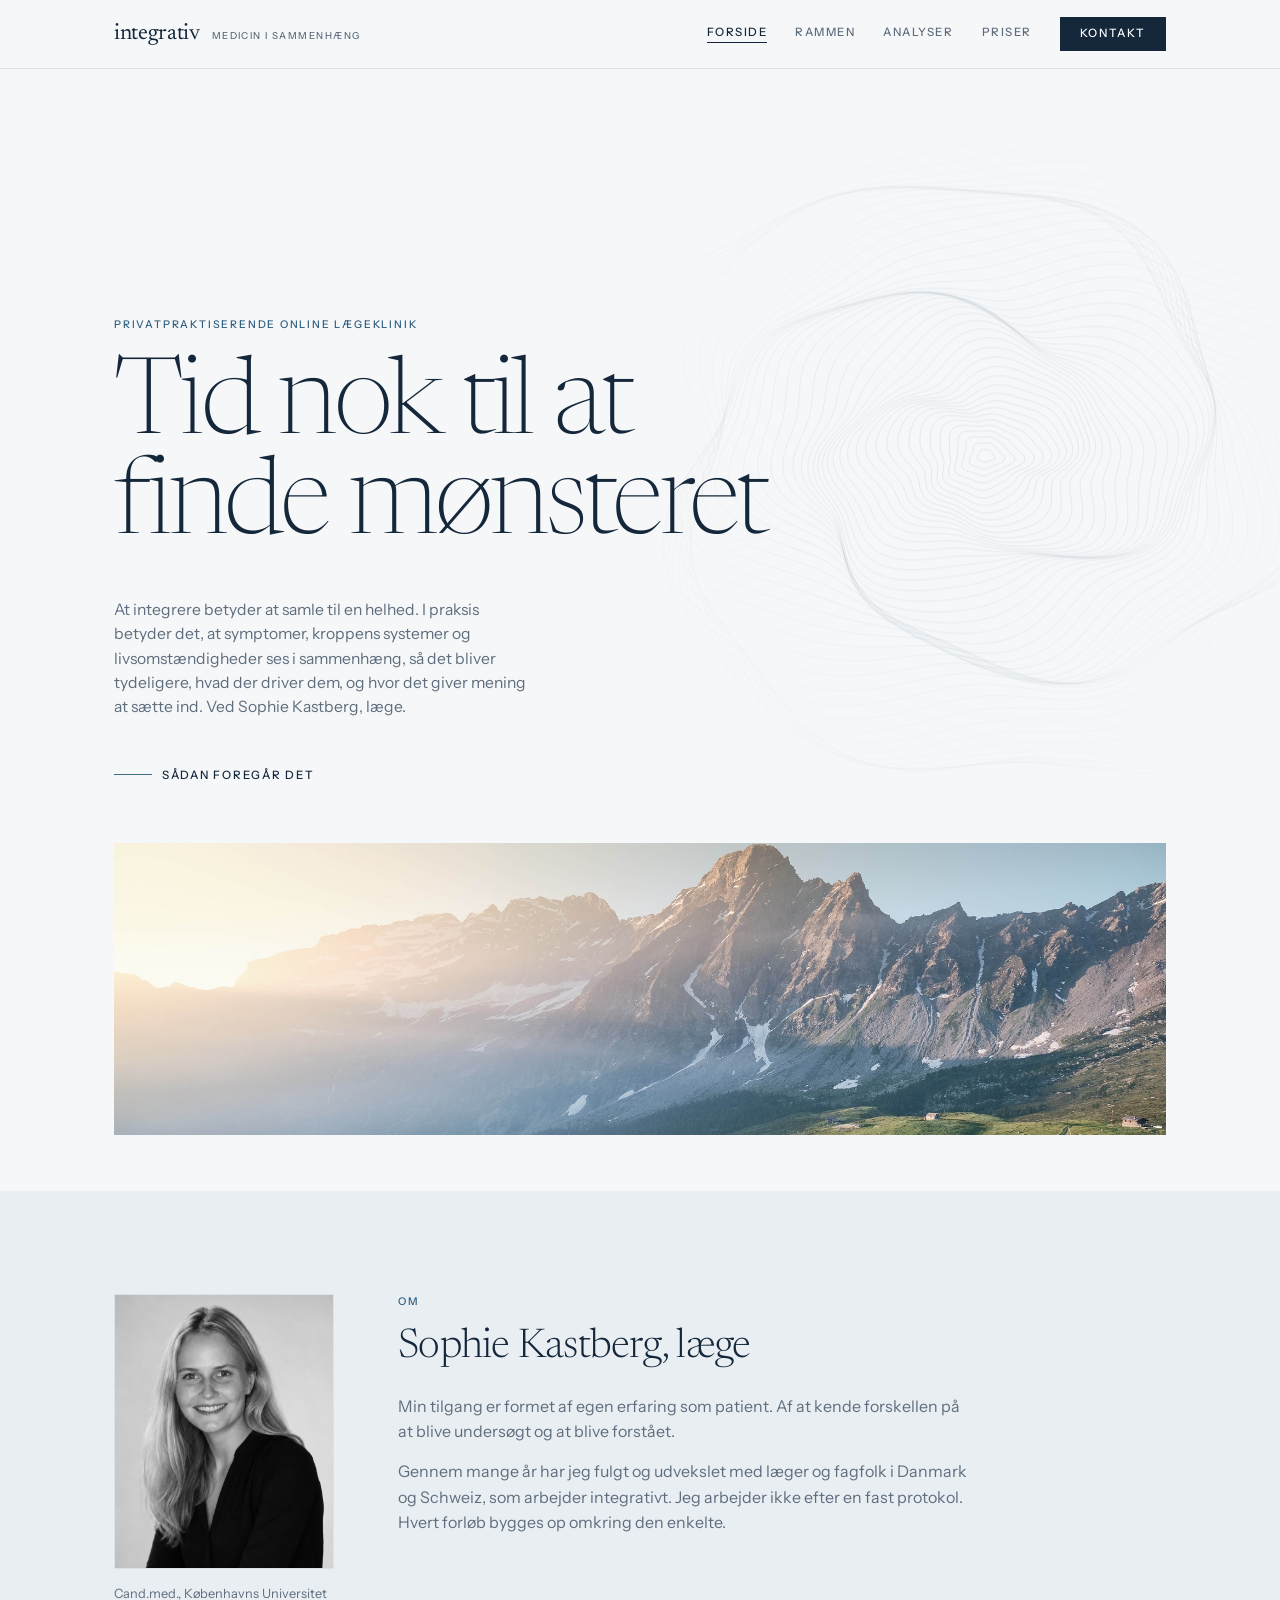
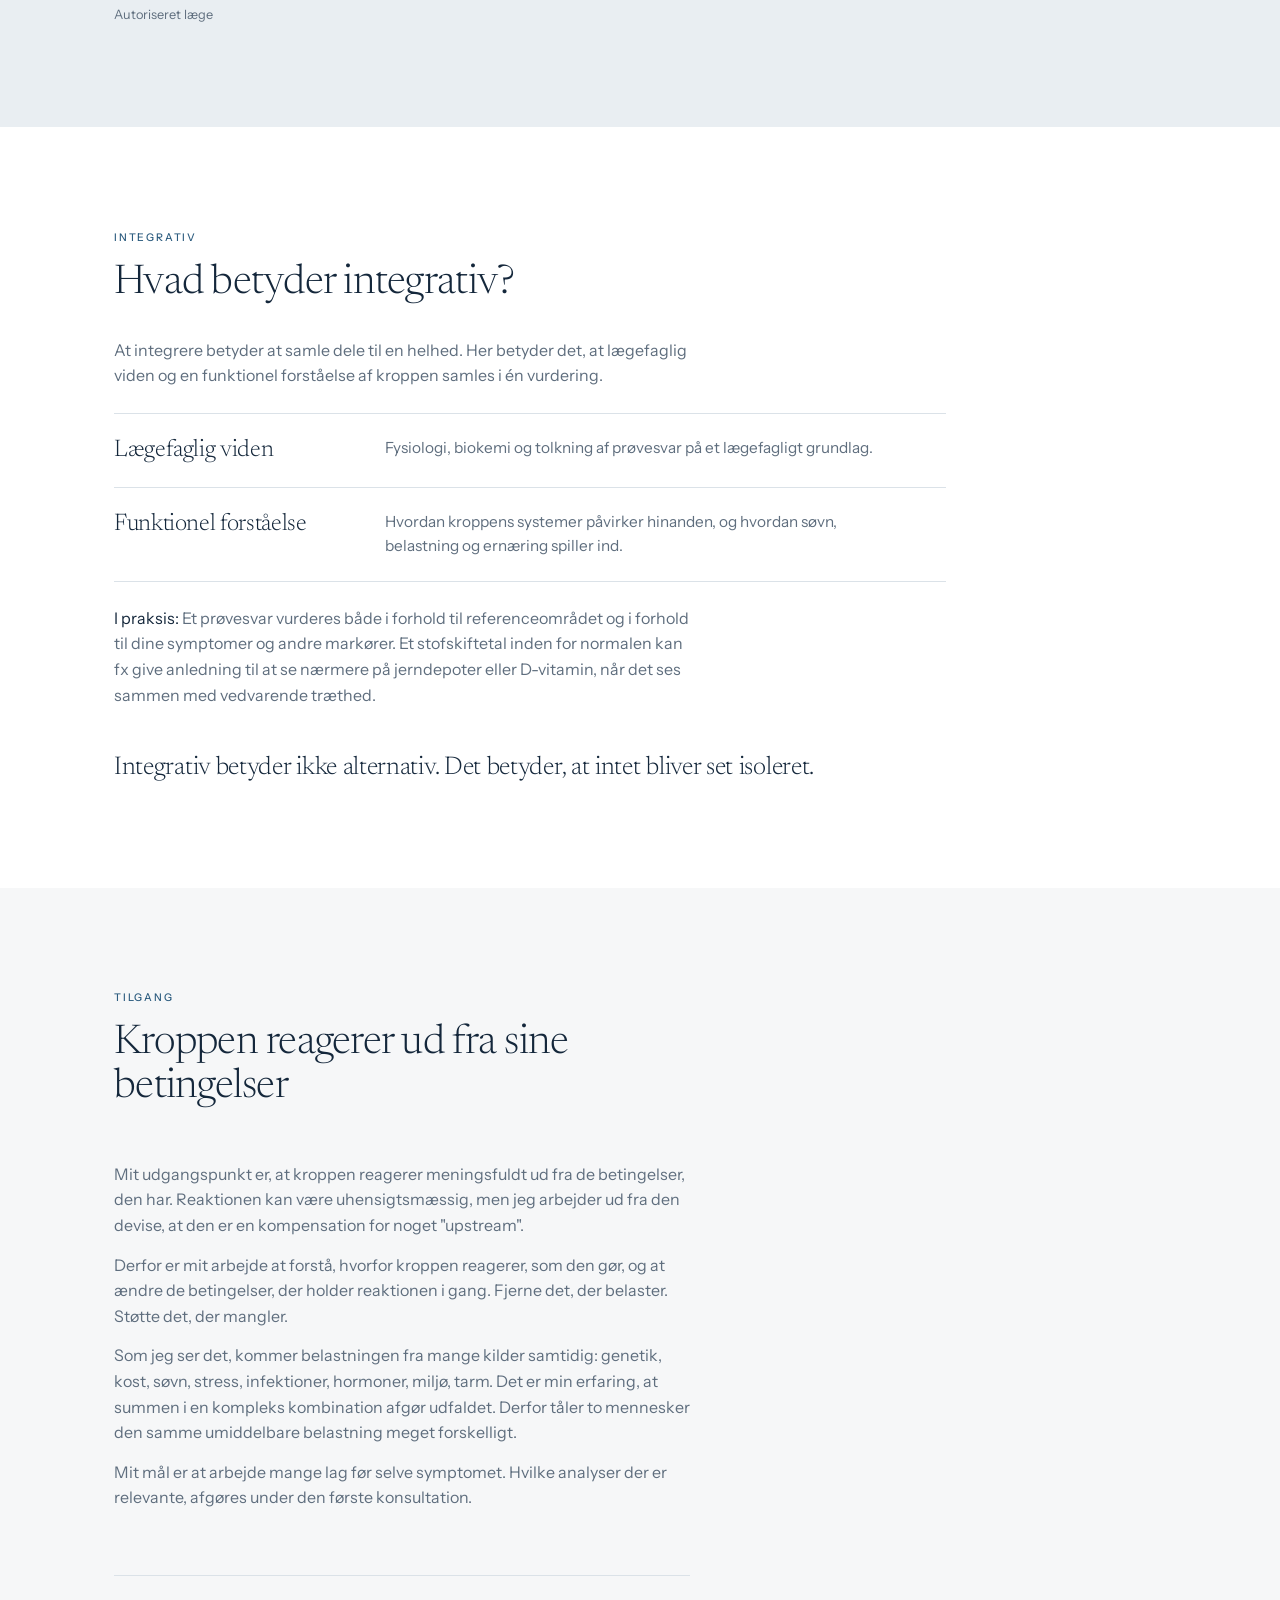
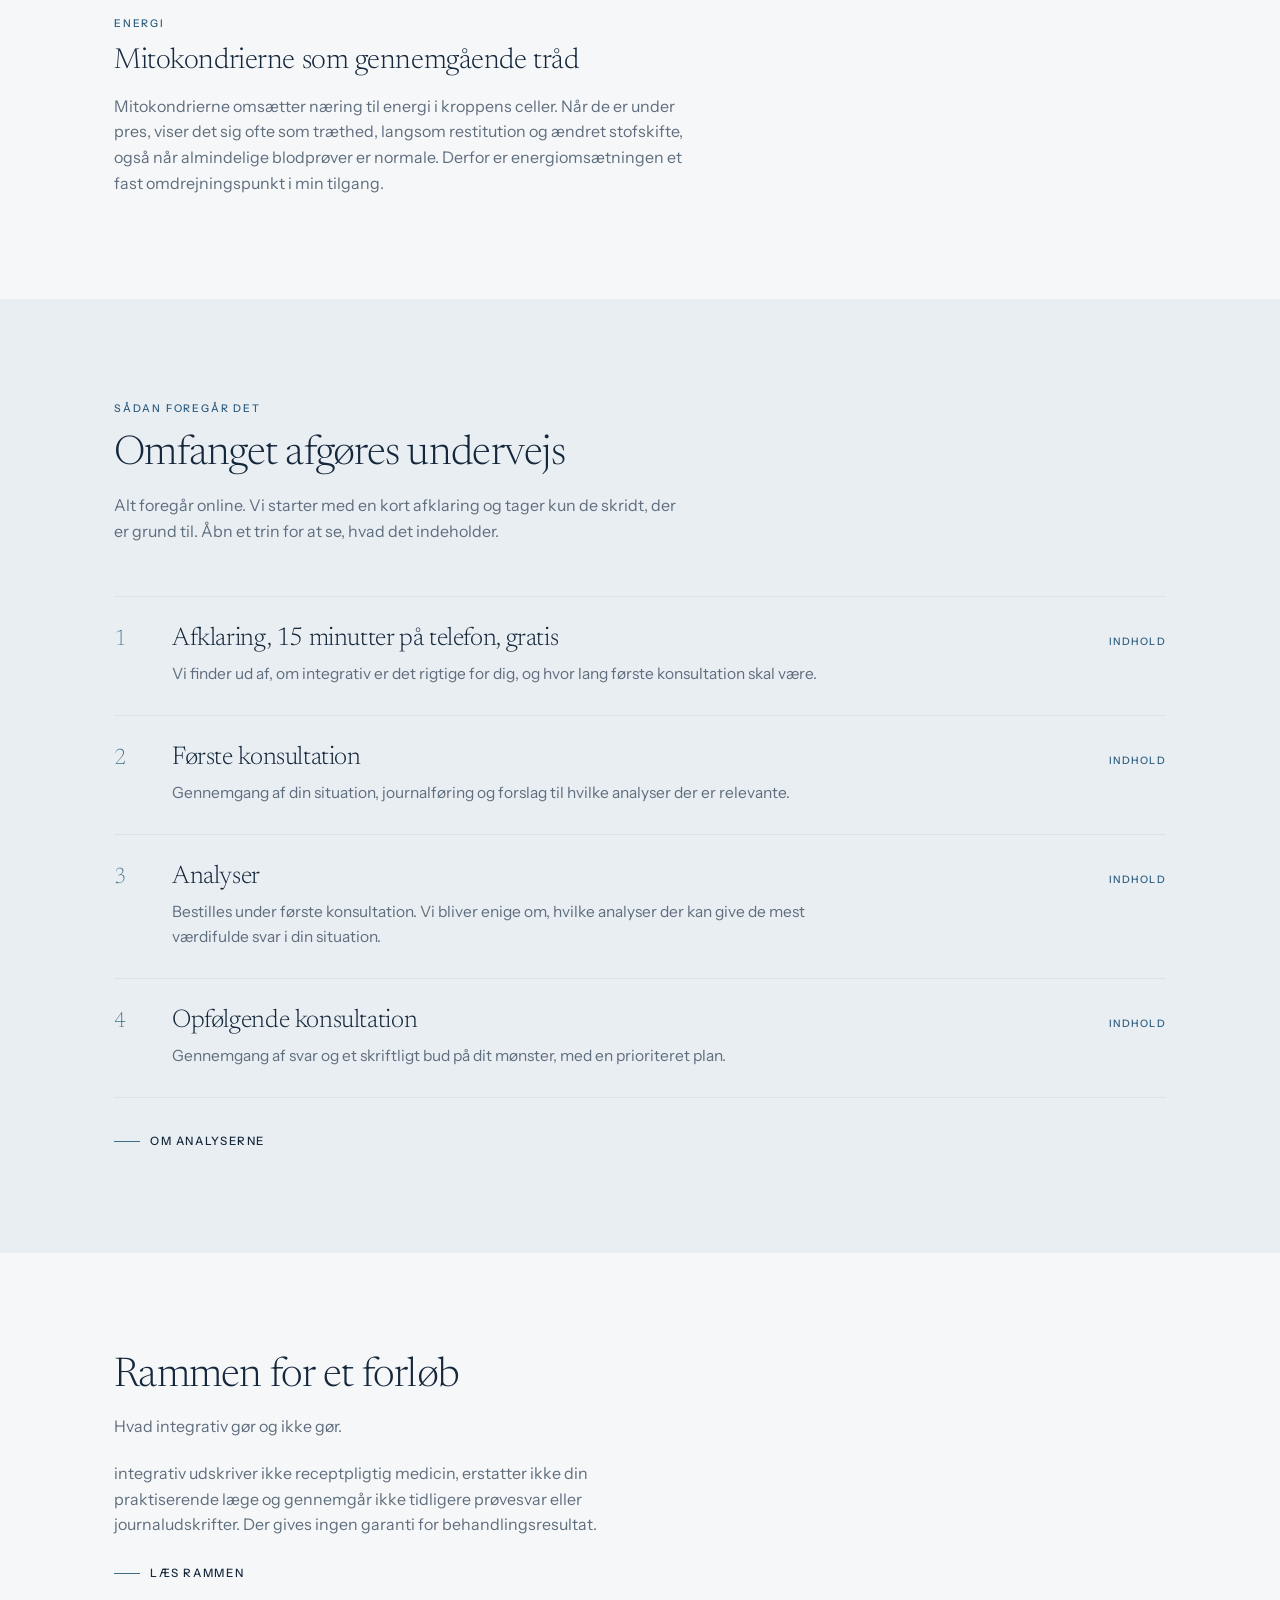
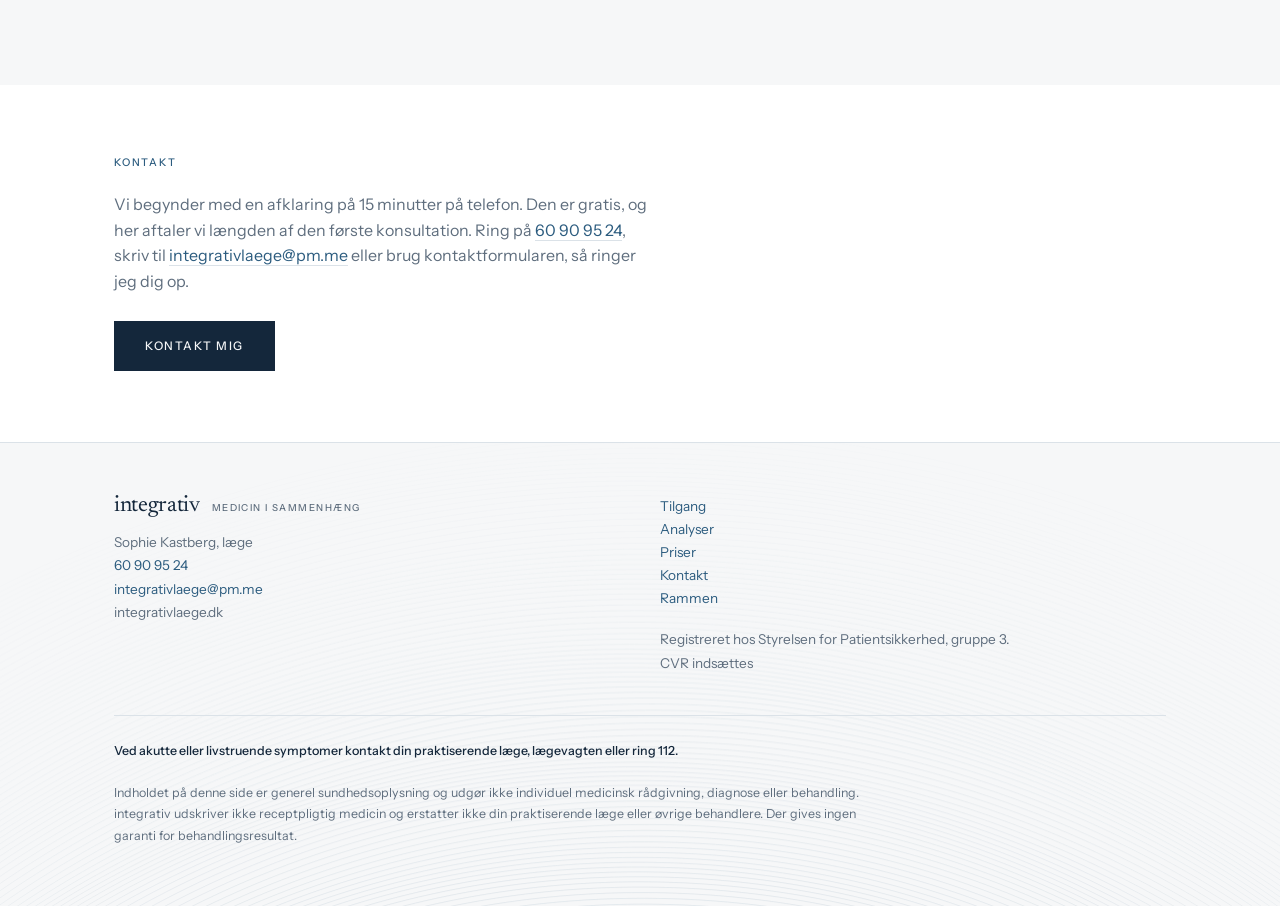
==== index.html @ 2950a9c1 "Add files via upload" ====
<!DOCTYPE html>
<html lang="da">
<head>
<meta charset="utf-8">
<meta name="viewport" content="width=device-width, initial-scale=1">
<title>integrativ · Medicin i sammenhæng</title>
<meta name="description" content="Privatpraktiserende online lægeklinik ved læge Sophie Kastberg. Symptomer, kroppens systemer og livsomstændigheder ses i sammenhæng.">
<meta property="og:title" content="integrativ · Medicin i sammenhæng">
<meta property="og:description" content="Privatpraktiserende online lægeklinik ved læge Sophie Kastberg. Symptomer, kroppens systemer og livsomstændigheder ses i sammenhæng.">
<meta property="og:type" content="website">

<link rel="preconnect" href="https://fonts.googleapis.com">
<link rel="preconnect" href="https://fonts.gstatic.com" crossorigin>
<link href="https://fonts.googleapis.com/css2?family=Newsreader:opsz,wght@6..72,200;6..72,300;6..72,400&amp;family=Instrument+Sans:wght@400;500&amp;display=swap" rel="stylesheet">
<link rel="stylesheet" href="assets/style.css">
</head>
<body>
<header class="site-head">
  <div class="wrap bar">
    <a class="brand" href="index.html"><b>integrativ</b><span>Medicin i sammenhæng</span></a>
    <button class="burger" type="button" aria-expanded="false"><span></span>Menu</button>
    <nav class="nav" aria-label="Hovedmenu">
        <a href="index.html" aria-current="page">Forside</a>
        <a href="rammen.html">Rammen</a>
        <a href="analyser.html">Analyser</a>
        <a href="priser.html">Priser</a>

        <a class="btn-book" href="kontakt.html">Kontakt</a>
    </nav>
  </div>
  <div class="mnav">
      <a href="index.html" aria-current="page">Forside</a>
      <a href="rammen.html">Rammen</a>
      <a href="analyser.html">Analyser</a>
      <a href="priser.html">Priser</a>

      <a class="btn-book" href="kontakt.html">Kontakt</a>
  </div>
</header>
<main id="top">
<section class="hero">
  <div class="bgfield"><div class="wrap"><canvas id="field" aria-hidden="true"></canvas></div></div>
  <div class="inner wrap">
    <span class="eyebrow">Privatpraktiserende online lægeklinik</span>
    <h1 class="h1">Tid nok til at finde mønsteret</h1>
    <p class="intro">At integrere betyder at samle til en helhed. I praksis betyder det, at symptomer, kroppens systemer og livsomstændigheder ses i sammenhæng, så det bliver tydeligere, hvad der driver dem, og hvor det giver mening at sætte ind. Ved Sophie Kastberg, læge.</p>
    <a class="arrow arrow--hero" href="#saadan"><i></i>Sådan foregår det</a>
  </div>
</section>
<div class="wrap band"><div class="img"><img src="images/forside-bjerge.jpg" alt="Bjergkam i morgenlys"></div></div>

<section id="om" class="sec bg-tint">
  <div class="wrap about">
    <div class="pic">
      <div class="frame"><img src="images/sophie-kastberg.jpg" alt="Sophie Kastberg"></div>
      <div class="cred"><span>Cand.med., Københavns Universitet</span><span>Autoriseret læge</span></div>
    </div>
    <div class="body">
      <span class="eyebrow">Om</span>
      <h2 class="h2">Sophie Kastberg, læge</h2>
      <p class="txt">Min tilgang er formet af egen erfaring som patient. Af at kende forskellen på at blive undersøgt og at blive forstået.</p>
      <p class="txt">Gennem mange år har jeg fulgt og udvekslet med læger og fagfolk i Danmark og Schweiz, som arbejder integrativt. Jeg arbejder ikke efter en fast protokol. Hvert forløb bygges op omkring den enkelte.</p>
    </div>
  </div>
</section>

<section id="integrativ" class="sec bg-white">
  <div class="wrap">
    <div style="max-width:52em">
      <span class="eyebrow">Integrativ</span>
      <h2 class="h2">Hvad betyder integrativ?</h2>
      <p class="txt" style="margin-top:clamp(22px,2.8vw,32px)">At integrere betyder at samle dele til en helhed. Her betyder det, at lægefaglig viden og en funktionel forståelse af kroppen samles i én vurdering.</p>
      <ul class="rows">
        <li><span class="k">Lægefaglig viden</span><p class="v">Fysiologi, biokemi og tolkning af prøvesvar på et lægefagligt grundlag.</p></li>
        <li><span class="k">Funktionel forståelse</span><p class="v">Hvordan kroppens systemer påvirker hinanden, og hvordan søvn, belastning og ernæring spiller ind.</p></li>
      </ul>
      <p class="txt mt-m"><span style="color:var(--ink)">I praksis:</span> Et prøvesvar vurderes både i forhold til referenceområdet og i forhold til dine symptomer og andre markører. Et stofskiftetal inden for normalen kan fx give anledning til at se nærmere på jerndepoter eller D-vitamin, når det ses sammen med vedvarende træthed.</p>
      <p class="quote">Integrativ betyder ikke alternativ. Det betyder, at intet bliver set isoleret.</p>
    </div>
  </div>
</section>

<section id="tilgang" class="sec bg-paper">
  <div class="wrap">
    <div class="head">
      <span class="eyebrow">Tilgang</span>
      <h2 class="h2">Kroppen reagerer ud fra sine betingelser</h2>
    </div>
    <p class="txt">Mit udgangspunkt er, at kroppen reagerer meningsfuldt ud fra de betingelser, den har. Reaktionen kan være uhensigtsmæssig, men jeg arbejder ud fra den devise, at den er en kompensation for noget "upstream".</p>
    <p class="txt">Derfor er mit arbejde at forstå, hvorfor kroppen reagerer, som den gør, og at ændre de betingelser, der holder reaktionen i gang. Fjerne det, der belaster. Støtte det, der mangler.</p>
    <p class="txt">Som jeg ser det, kommer belastningen fra mange kilder samtidig: genetik, kost, søvn, stress, infektioner, hormoner, miljø, tarm. Det er min erfaring, at summen i en kompleks kombination afgør udfaldet. Derfor tåler to mennesker den samme umiddelbare belastning meget forskelligt.</p>
    <p class="txt">Mit mål er at arbejde mange lag før selve symptomet. Hvilke analyser der er relevante, afgøres under den første konsultation.</p>
    <div class="mt-l" style="padding-top:clamp(28px,3.4vw,40px);border-top:1px solid var(--line);max-width:36em">
      <span class="eyebrow" style="margin-bottom:12px">Energi</span>
      <h3 class="h3">Mitokondrierne som gennemgående tråd</h3>
      <p class="txt mt-s">Mitokondrierne omsætter næring til energi i kroppens celler. Når de er under pres, viser det sig ofte som træthed, langsom restitution og ændret stofskifte, også når almindelige blodprøver er normale. Derfor er energiomsætningen et fast omdrejningspunkt i min tilgang.</p>
    </div>
  </div>
</section>

<section id="saadan" class="sec bg-tint">
  <div class="wrap">
    <div class="head">
      <span class="eyebrow">Sådan foregår det</span>
      <h2 class="h2">Omfanget afgøres undervejs</h2>
      <p class="txt">Alt foregår online. Vi starter med en kort afklaring og tager kun de skridt, der er grund til. Åbn et trin for at se, hvad det indeholder.</p>
    </div>
    <div class="steps">
      <details>
        <summary><span class="n">1</span><span class="t"><b>Afklaring, 15 minutter på telefon, gratis</b><em>Vi finder ud af, om integrativ er det rigtige for dig, og hvor lang første konsultation skal være.</em></span><span class="tag">Indhold</span></summary>
        <div class="body">
          <ul class="plain plain--s">
            <li>Kort gennemgang af, hvad du søger hjælp til.</li>
            <li>Afstemning af, om integrativ kan hjælpe med netop det.</li>
            <li>Aftale om længden af første konsultation.</li>
            <li>Besked om, hvilket spørgeskema du får tilsendt.</li>
          </ul>
          <p class="small">Afklaringen er gratis og forpligter ikke til et forløb.</p>
        </div>
      </details>
      <details>
        <summary><span class="n">2</span><span class="t"><b>Første konsultation</b><em>Gennemgang af din situation, journalføring og forslag til hvilke analyser der er relevante.</em></span><span class="tag">Indhold</span></summary>
        <div class="body">
          <ul class="plain plain--s">
            <li>Gennemgang af din aktuelle helbredsstatus ud fra spørgeskemaet, som udfyldes før konsultationen.</li>
            <li>Gennemgang af din problemstilling og dens forløb over tid.</li>
            <li>Gennemgang af kost, søvn, døgnrytme og belastninger i hverdagen.</li>
            <li>Forslag til hvilke analyser der er relevante, og hvad de kan besvare.</li>
            <li>Journalføring af konsultationen.</li>
          </ul>
          <p class="small">Længden aftales ved afklaringen, fra 30 til 90 minutter.</p>
        </div>
      </details>
      <details>
        <summary><span class="n">3</span><span class="t"><b>Analyser</b><em>Bestilles under første konsultation. Vi bliver enige om, hvilke analyser der kan give de mest værdifulde svar i din situation.</em></span><span class="tag">Indhold</span></summary>
        <div class="body">
          <ul class="plain plain--s">
            <li>Analyserne vælges ud fra din situation, ikke ud fra en fast pakke.</li>
            <li>Hjemmetests: testkittet sendes til din adresse, og prøven sendes direkte til laboratoriet. Svartid to til fire uger.</li>
            <li>Blodprøver: du bestiller selv via et link og en kode fra mig, og prøven tages på et hospital nær dig.</li>
          </ul>
          <p class="small">Hjemmetests betales sammen med den opfølgende konsultation. Blodprøver betales direkte hos laboratoriet.</p>
        </div>
      </details>
      <details>
        <summary><span class="n">4</span><span class="t"><b>Opfølgende konsultation</b><em>Gennemgang af svar og et skriftligt bud på dit mønster, med en prioriteret plan.</em></span><span class="tag">Indhold</span></summary>
        <div class="body">
          <ul class="plain plain--s">
            <li>Gennemgang af prøvesvarene, sat i forhold til det, du kom med.</li>
            <li>Vurdering af hvilke fund der betyder noget for netop dine udfordringer, og hvilke der ikke gør.</li>
            <li>Min vurdering af, hvad der belaster mest lige nu.</li>
            <li>Prioriteret plan: hvad der fjernes, hvad der støttes, og i hvilken rækkefølge.</li>
            <li>Vejledning om kost, døgnrytme, bevægelse og eventuelle kosttilskud.</li>
            <li>Aftale om, hvad der måles igen, og hvornår.</li>
            <li>Henvisning til relevante behandlere, hvis det er indiceret.</li>
          </ul>
          <p class="small">Et bud på dit mønster sendes skriftligt efter konsultationen: hvordan symptomer og fund kan hænge sammen, og den prioriterede plan. Det er en arbejdshypotese, som justeres, efterhånden som vi ved mere. Prøvesvar udleveres ved gennemgangen.</p>
        </div>
      </details>
    </div>
    <a class="arrow" href="analyser.html"><i></i>Om analyserne</a>
  </div>
</section>


<section class="sec bg-paper">
  <div class="wrap">
    <h2 class="h2">Rammen for et forløb</h2>
    <p class="txt" style="margin-top:14px">Hvad integrativ gør og ikke gør.</p>
    <p class="txt" style="margin-top:22px">integrativ udskriver ikke receptpligtig medicin, erstatter ikke din praktiserende læge og gennemgår ikke tidligere prøvesvar eller journaludskrifter. Der gives ingen garanti for behandlingsresultat.</p>
    <a class="arrow" href="rammen.html" style="margin-top:26px"><i></i>Læs rammen</a>
  </div>
</section>

<section id="skriv" class="bg-white" style="padding-top:clamp(46px,5.5vw,76px);padding-bottom:clamp(46px,5.5vw,76px)">
  <div class="wrap">
    <span class="eyebrow" style="margin:0">Kontakt</span>
    <p class="txt" style="margin-top:20px;max-width:34em">Vi begynder med en afklaring på 15 minutter på telefon. Den er gratis, og her aftaler vi længden af den første konsultation. Ring på <a class="inline-link" href="tel:+4560909524">60 90 95 24</a>, skriv til <a class="inline-link" href="mailto:integrativlaege@pm.me">integrativlaege@pm.me</a> eller brug kontaktformularen, så ringer jeg dig op.</p>
    <div class="btns"><a class="btn" href="kontakt.html">Kontakt mig</a></div>
  </div>
</section>

</main>
<footer class="site-foot">
  <canvas id="relief" aria-hidden="true"></canvas>
  <div class="wrap">
    <div class="cols2">
      <div>
        <span class="brand"><b>integrativ</b><span>Medicin i sammenhæng</span></span>
        <p style="margin-top:14px">Sophie Kastberg, læge<br><a href="tel:+4560909524">60 90 95 24</a><br><a href="mailto:integrativlaege@pm.me">integrativlaege@pm.me</a><br>integrativlaege.dk</p>
      </div>
      <div>
        <ul>
          <li><a href="index.html#tilgang">Tilgang</a></li>
          <li><a href="analyser.html">Analyser</a></li>
          <li><a href="priser.html">Priser</a></li>
          <li><a href="kontakt.html">Kontakt</a></li>
          <li><a href="rammen.html">Rammen</a></li>
        </ul>
        <p style="margin-top:18px">Registreret hos Styrelsen for Patientsikkerhed, gruppe 3.<br>CVR indsættes</p>
      </div>
    </div>
    <div class="legal">
      <p><b>Ved akutte eller livstruende symptomer kontakt din praktiserende læge, lægevagten eller ring 112.</b><br><br>Indholdet på denne side er generel sundhedsoplysning og udgør ikke individuel medicinsk rådgivning, diagnose eller behandling. integrativ udskriver ikke receptpligtig medicin og erstatter ikke din praktiserende læge eller øvrige behandlere. Der gives ingen garanti for behandlingsresultat.</p>
    </div>
  </div>
</footer>
<script src="assets/site.js"></script>
</body>
</html>
---- assets/style.css ----
/* integrativ · fælles stylesheet */
:root{
  --ink:#14273B; --soft:#5F6E7E; --accent:#2C5C7F; --warm:#3E6E86; --deep:#12304A;
  --paper:#F6F7F8; --white:#FFFFFF; --tint:#E9EEF2; --line:#DBE2E8;
  --serif:'Newsreader',Georgia,serif;
  --sans:"Instrument Sans",-apple-system,BlinkMacSystemFont,sans-serif;
  --gut:clamp(20px,5vw,72px);
}
*{box-sizing:border-box}
html{scroll-behavior:smooth}
@media(prefers-reduced-motion:reduce){html{scroll-behavior:auto}}
body{margin:0;background:var(--paper);color:var(--ink);font-family:var(--sans);font-size:16px;line-height:1.6;-webkit-font-smoothing:antialiased}
a{color:var(--accent);text-decoration:none}
a:focus-visible,button:focus-visible,summary:focus-visible{outline:2px solid var(--accent);outline-offset:3px}
img{max-width:100%}
summary::-webkit-details-marker{display:none}
summary::marker{content:""}
p{margin:0}

.wrap{max-width:1180px;margin:0 auto;padding-left:var(--gut);padding-right:var(--gut)}
.sec{padding-top:clamp(64px,8vw,112px);padding-bottom:clamp(64px,8vw,112px)}
.sec--sm{padding-top:clamp(46px,6vw,84px);padding-bottom:clamp(52px,7vw,100px)}
.bg-paper{background:var(--paper)} .bg-white{background:var(--white)} .bg-tint{background:var(--tint)}
.bg-deep{background:var(--deep);color:#fff}

/* typografi */
.eyebrow{display:block;margin-bottom:15px;font-size:.66rem;font-weight:500;text-transform:uppercase;letter-spacing:.17em;color:var(--accent)}
.bg-deep .eyebrow{color:rgba(255,255,255,.62)}
.h1{font-family:var(--serif);font-weight:200;font-size:clamp(2.9rem,9vw,6.6rem);line-height:.94;letter-spacing:-.035em;max-width:11ch;margin:26px 0 0}
.h1--page{font-weight:200;letter-spacing:-.03em;line-height:1.02;font-size:clamp(2.3rem,6vw,4.3rem);max-width:18ch;margin:0}
.h2{font-family:var(--serif);font-weight:300;letter-spacing:-.018em;line-height:1.08;font-size:clamp(1.7rem,3.2vw,2.7rem);max-width:24ch;margin:0}
.h3{font-family:var(--serif);font-weight:300;letter-spacing:-.015em;line-height:1.15;font-size:clamp(1.35rem,2.4vw,1.8rem);margin:0}
.label{font-size:.7rem;font-weight:500;text-transform:uppercase;letter-spacing:.15em;color:var(--warm);margin:0;font-family:var(--sans)}
.txt{color:var(--soft);max-width:36em;text-wrap:pretty}
.txt + .txt{margin-top:14px}
.lead{color:var(--soft);max-width:34em;margin-top:clamp(8px,1vw,12px)}
.bg-deep .txt,.bg-deep .lead{color:rgba(255,255,255,.74)}
.quote{font-family:var(--serif);font-weight:300;font-size:clamp(1.25rem,2.2vw,1.6rem);line-height:1.3;letter-spacing:-.012em;color:var(--ink);max-width:28em;margin:clamp(30px,3.6vw,44px) 0 0;text-wrap:pretty}
.small{font-size:.87rem;line-height:1.7;color:var(--soft);max-width:44em}
.mt-s{margin-top:16px}.mt-m{margin-top:24px}.mt-l{margin-top:clamp(40px,5vw,64px)}
.head{margin-bottom:clamp(30px,4vw,54px)}
.head .txt{margin-top:16px}

/* header */
.site-head{position:sticky;top:0;z-index:50;background:rgba(246,247,248,.9);backdrop-filter:saturate(180%) blur(12px);-webkit-backdrop-filter:saturate(180%) blur(12px);border-bottom:1px solid var(--line)}
.site-head .bar{display:flex;flex-wrap:wrap;align-items:center;justify-content:space-between;gap:10px 24px;padding-top:17px;padding-bottom:17px}
.brand{display:flex;flex-wrap:wrap;align-items:baseline;gap:4px 12px;color:var(--ink)}
.brand b{font-family:var(--serif);font-weight:400;font-size:1.4rem;letter-spacing:-.015em;line-height:1}
.brand span{font-size:.6rem;font-weight:500;text-transform:uppercase;letter-spacing:.15em;line-height:1.3;white-space:nowrap;color:var(--soft)}
.nav{display:flex;flex-wrap:wrap;align-items:center;justify-content:flex-end;gap:10px clamp(14px,2.2vw,30px);white-space:nowrap}
.nav a,.lang{display:inline-block;line-height:1.4;font-size:.72rem;font-weight:500;text-transform:uppercase;letter-spacing:.13em;padding-bottom:2px;color:var(--soft);border-bottom:1px solid transparent;transition:color .2s,border-color .2s}
.nav a:hover,.nav a[aria-current="page"]{color:var(--ink);border-bottom-color:var(--ink)}
.lang{display:flex;align-items:center;gap:7px;padding:0;border:0}
.lang i{color:var(--line);font-style:normal}
.lang .on{color:var(--ink);border-bottom:1px solid var(--ink)}
.nav a.btn-book{color:var(--paper);background:var(--ink);padding:9px 18px;border:0;transition:opacity .2s}
.nav a.btn-book:hover{opacity:.82;color:var(--paper)}
.burger{display:none;align-items:center;gap:9px;background:none;border:0;padding:8px 0;margin:0;cursor:pointer;font-family:inherit;font-size:.72rem;font-weight:500;text-transform:uppercase;letter-spacing:.13em;color:var(--ink)}
.burger span{display:block;width:20px;height:9px;border-top:1px solid var(--ink);border-bottom:1px solid var(--ink)}
.mnav{display:none;border-top:1px solid var(--line);background:var(--paper);padding:8px var(--gut) 20px}
.mnav a{display:block;padding:12px 0;border-bottom:1px solid var(--line);font-size:.78rem;font-weight:500;text-transform:uppercase;letter-spacing:.13em;color:var(--ink)}
.mnav .lang{padding:14px 0;font-size:.78rem}
.mnav a.btn-book{margin-top:16px;text-align:center;padding:14px 0;background:var(--ink);color:var(--paper);border:0}
.mnav .lang a{border:0;padding:0;color:var(--soft)}
@media(max-width:819px){
  .nav{display:none}
  .burger{display:inline-flex}
  .site-head.open .mnav{display:block}
}

/* hero */
.hero{position:relative;overflow:hidden;min-height:86vh;display:flex;align-items:flex-end;padding-top:clamp(44px,5vw,72px);padding-bottom:clamp(36px,4.6vw,64px)}
.hero .bgfield{position:absolute;inset:0;z-index:0;pointer-events:none;overflow:hidden}
.hero .bgfield .wrap{position:relative;height:100%}
#field{position:absolute;top:50%;right:-150px;transform:translateY(-50%);-webkit-mask-image:radial-gradient(closest-side,#000 52%,transparent 100%);mask-image:radial-gradient(closest-side,#000 52%,transparent 100%)}
.hero .inner{position:relative;z-index:1;width:100%}
.hero .eyebrow{margin:0}
.hero .intro{margin:clamp(26px,3.4vw,40px) 0 0;font-size:.98rem;color:var(--soft);max-width:27em;line-height:1.55}
.arrow{display:inline-flex;align-items:center;gap:10px;margin-top:clamp(24px,3vw,34px);font-size:.72rem;font-weight:500;text-transform:uppercase;letter-spacing:.14em;color:var(--ink)}
.arrow i{display:block;width:26px;height:1px;background:var(--warm);transition:width .3s ease}
.arrow:hover i{width:44px}
.arrow--hero{margin-top:clamp(30px,3.6vw,46px);letter-spacing:.15em}
.arrow--hero i{width:38px}.arrow--hero:hover i{width:58px}
.bg-deep .arrow{color:#fff}.bg-deep .arrow i{background:rgba(255,255,255,.6)}
.phead{position:relative;padding-top:clamp(44px,5vw,72px);padding-bottom:clamp(20px,2.4vw,34px)}
.phead .eyebrow{margin-bottom:18px}
.band{padding-bottom:clamp(34px,4.4vw,60px)}
.band .img{position:relative;width:100%;aspect-ratio:3.6/1;min-height:150px;max-height:330px;overflow:hidden}
.band img{position:absolute;inset:0;width:100%;height:100%;object-fit:cover;display:block}

/* om */
.about{display:flex;flex-wrap:wrap;gap:clamp(32px,5vw,72px);align-items:flex-start}
.about .pic{flex:0 1 220px;min-width:0;max-width:240px;width:100%}
.about .frame{width:100%;aspect-ratio:4/5;background:var(--white);border:1px solid var(--line);overflow:hidden}
.about .frame img{display:block;width:100%;height:100%;object-fit:cover;object-position:50% 22%}
.about .cred{margin-top:16px;display:flex;flex-direction:column;gap:3px;font-size:.8rem;line-height:1.45;color:var(--soft)}
.about .body{flex:1 1 340px;min-width:0;max-width:36em}
.about .body .txt:first-of-type{margin-top:24px}

/* rækker: label + tekst */
.rows{list-style:none;margin:24px 0 0;padding:0;border-top:1px solid var(--line);max-width:52em}
.rows li{display:flex;flex-wrap:wrap;gap:6px clamp(24px,4vw,56px);padding:clamp(17px,2.2vw,22px) 0;border-bottom:1px solid var(--line)}
.rows .k{flex:0 1 220px;font-family:var(--serif);font-weight:300;font-size:clamp(1.2rem,2.2vw,1.5rem);letter-spacing:-.015em;line-height:1.2;color:var(--ink)}
.rows .v{flex:1 1 300px;min-width:0;color:var(--soft);font-size:.96rem;margin:0;max-width:34em}
.rows--wide .k{flex-basis:240px}

/* simple lister */
.plain{list-style:none;margin:0;padding:0;border-top:1px solid var(--line);max-width:52em}
.plain li{font-size:1rem;line-height:1.62;color:var(--ink);padding:19px 0;border-bottom:1px solid var(--line)}
.plain--s li{font-size:.95rem;line-height:1.55;padding:11px 0}
.grid-list{list-style:none;margin:12px 0 0;padding:0;border-top:1px solid var(--line);max-width:52em;display:grid;grid-template-columns:repeat(auto-fit,minmax(220px,1fr));gap:0 clamp(24px,4vw,56px)}
.grid-list li{color:var(--ink);font-size:.97rem;padding:13px 0;border-bottom:1px solid var(--line)}

/* trin (accordion) */
.steps{border-top:1px solid var(--line)}
.steps details{display:block;border-bottom:1px solid var(--line)}
.steps summary{display:flex;gap:clamp(16px,3vw,36px);padding:clamp(20px,2.6vw,28px) 0;align-items:baseline;cursor:pointer;list-style:none;-webkit-appearance:none}
.steps .n{flex:0 0 22px;font-family:var(--serif);font-weight:200;font-size:1.4rem;color:var(--warm);line-height:1}
.steps .t{flex:1 1 auto;min-width:0;display:block}
.steps .t b{display:block;font-family:var(--serif);font-weight:300;font-size:clamp(1.25rem,2.2vw,1.6rem);letter-spacing:-.015em;line-height:1.15;color:var(--ink)}
.steps .t em{display:block;font-style:normal;color:var(--soft);max-width:44em;font-size:.97rem;margin-top:8px}
.steps .tag{flex:0 0 auto;font-size:.64rem;font-weight:500;text-transform:uppercase;letter-spacing:.14em;color:var(--accent);white-space:nowrap;padding-top:6px}
.steps details[open] .tag{color:var(--soft)}
.steps .body{padding:0 0 clamp(22px,2.6vw,30px);margin-left:calc(22px + clamp(16px,3vw,36px))}
.steps .body .plain{max-width:46em}
.steps .body .small{margin-top:16px;font-size:.89rem}
.steps .when{display:block;font-size:.64rem;font-weight:500;text-transform:uppercase;letter-spacing:.14em;color:var(--warm);margin-bottom:6px}

/* prisrækker */
.ptable{margin-top:12px;max-width:52em}
.prow{display:grid;grid-template-columns:minmax(0,1fr) minmax(4.2em,7.5em) minmax(4.2em,7.5em);gap:4px 18px;padding:15px 0;border-bottom:1px solid var(--line);align-items:baseline}
.prow--head{padding:0 0 9px}
.prow.prow--head span{font-size:.64rem;font-weight:500;text-transform:uppercase;letter-spacing:.14em;color:var(--soft);text-align:right}
.prow span{color:var(--ink);font-size:.97rem}
.prow .num{white-space:nowrap;font-variant-numeric:tabular-nums;text-align:right}
.prow .num.soft{color:var(--soft)}
.kv{margin-top:12px;border-top:1px solid var(--line);max-width:52em}
.kv > div{display:flex;flex-wrap:wrap;justify-content:space-between;align-items:baseline;gap:4px 24px;padding:15px 0;border-bottom:1px solid var(--line)}
.kv span{color:var(--ink);font-size:.97rem}
.kv span + span{color:var(--soft);white-space:nowrap}
.kv a{border-bottom:1px solid var(--line)}
.block{margin-bottom:clamp(38px,4.6vw,62px)}

/* knapper */
.btn{display:inline-block;font-size:.74rem;font-weight:500;text-transform:uppercase;letter-spacing:.13em;padding:15px 30px;border:1px solid var(--ink);background:var(--ink);color:var(--paper);transition:opacity .2s}
.btn:hover{opacity:.82}
.btn--ghost{background:transparent;color:var(--ink)}
.bg-deep .btn{background:#fff;color:var(--deep);border-color:#fff}
.btns{display:flex;flex-wrap:wrap;gap:13px;margin-top:26px}
.inline-link{color:var(--accent);border-bottom:1px solid var(--line)}

/* søjler */
.pillars{display:grid;grid-template-columns:repeat(auto-fit,minmax(220px,1fr));gap:0;border-top:1px solid var(--line);margin-top:8px}
.pillar{padding:clamp(22px,2.6vw,30px) clamp(0px,2vw,28px) clamp(22px,2.6vw,30px) 0;border-bottom:1px solid var(--line)}
@media(min-width:960px){.pillar + .pillar{padding-left:clamp(16px,2vw,28px);border-left:1px solid var(--line)}}
.pillar .n{font-family:var(--serif);font-weight:200;font-size:1.4rem;color:var(--warm);line-height:1}
.pillar h3{font-family:var(--serif);font-weight:300;font-size:clamp(1.3rem,2.2vw,1.6rem);letter-spacing:-.015em;line-height:1.15;margin:14px 0 0}
.pillar p{color:var(--soft);font-size:.95rem;margin-top:10px}

/* niveauer */
.levels{display:grid;grid-template-columns:repeat(auto-fit,minmax(260px,1fr));gap:clamp(16px,2vw,24px);margin-top:8px}
.level{background:var(--white);border:1px solid var(--line);padding:clamp(24px,2.8vw,34px);display:flex;flex-direction:column}
.level.feat{border-color:var(--ink)}
.level .meta{font-size:.64rem;font-weight:500;text-transform:uppercase;letter-spacing:.14em;color:var(--warm)}
.level h3{font-family:var(--serif);font-weight:300;font-size:clamp(1.5rem,2.4vw,1.9rem);letter-spacing:-.015em;line-height:1.1;margin:10px 0 0}
.level > p{color:var(--soft);font-size:.95rem;margin-top:12px}
.level ul{list-style:none;margin:18px 0 0;padding:0;border-top:1px solid var(--line)}
.level li{font-size:.92rem;line-height:1.5;padding:9px 0;border-bottom:1px solid var(--line);color:var(--ink)}
.level .foot{margin-top:auto;padding-top:18px;font-size:.82rem;color:var(--soft)}

/* stofgrupper */
.chips{display:flex;flex-wrap:wrap;gap:8px;margin-top:22px;max-width:52em;list-style:none;padding:0}
.chips li{font-size:.85rem;padding:7px 14px;border:1px solid var(--line);background:var(--white);color:var(--ink)}

/* to kolonner */
.cols{display:grid;grid-template-columns:repeat(auto-fit,minmax(280px,1fr));gap:clamp(28px,4vw,56px);max-width:62em}
.cols h3{margin-bottom:14px}

/* teaser (forside) */
.teaser{display:flex;flex-wrap:wrap;gap:clamp(28px,5vw,72px);align-items:flex-end;justify-content:space-between}
.teaser .l{flex:1 1 420px;min-width:0;max-width:40em}
.teaser .r{flex:0 1 320px;min-width:0}
.teaser .h2{color:#fff}
.facts{list-style:none;margin:0;padding:0;border-top:1px solid rgba(255,255,255,.18)}
.facts li{display:flex;justify-content:space-between;gap:16px;padding:12px 0;border-bottom:1px solid rgba(255,255,255,.18);font-size:.92rem;color:rgba(255,255,255,.74)}
.facts li b{font-weight:500;color:#fff}

/* footer */
.site-foot{position:relative;overflow:hidden;border-top:1px solid var(--line);padding:52px 0 60px}
#relief{position:absolute;inset:0;width:100%;height:100%;z-index:0;pointer-events:none;-webkit-mask-image:radial-gradient(105% 150% at 50% 108%,#000 34%,transparent 82%);mask-image:radial-gradient(105% 150% at 50% 108%,#000 34%,transparent 82%)}
.site-foot .wrap{position:relative;z-index:1}
.site-foot .cols2{display:flex;flex-wrap:wrap;gap:28px 40px}
.site-foot .cols2 > div{flex:1 1 240px;min-width:0}
.site-foot p,.site-foot li{font-size:.85rem;line-height:1.7;color:var(--soft)}
.site-foot ul{list-style:none;margin:0;padding:0}
.site-foot .legal{margin-top:40px;padding-top:24px;border-top:1px solid var(--line)}
.site-foot .legal p{font-size:.78rem;max-width:62em}
.site-foot .legal b{color:var(--ink);font-weight:500}

/* nøgletal (graviditet, miljø) */
.stat{display:flex;flex-wrap:wrap;gap:20px clamp(16px,5vw,64px);margin:clamp(26px,3.4vw,40px) 0 clamp(22px,3vw,34px);padding:clamp(18px,2.4vw,26px) 0;border-top:1px solid var(--line);border-bottom:1px solid var(--line);max-width:52em}
.stat > div{flex:1 1 90px;min-width:0;display:flex;flex-direction:column;gap:6px}
.stat b{font-family:var(--serif);font-weight:200;font-size:clamp(2.6rem,6vw,4rem);line-height:1;letter-spacing:-.03em;color:var(--ink);font-variant-numeric:tabular-nums}
.stat span{font-size:.85rem;line-height:1.45;color:var(--soft);max-width:16em}

/* kontakt */
.contact-grid{display:grid;grid-template-columns:repeat(auto-fit,minmax(300px,1fr));gap:clamp(36px,6vw,88px);align-items:start}
.form{display:flex;flex-direction:column;gap:14px;max-width:34em}
.field{display:flex;flex-direction:column;gap:6px}
.field label{font-size:.66rem;font-weight:500;text-transform:uppercase;letter-spacing:.15em;color:var(--soft)}
.field input,.field textarea{font:inherit;font-size:.97rem;color:var(--ink);background:var(--white);border:1px solid var(--line);border-radius:0;padding:13px 14px;width:100%;transition:border-color .2s}
.field textarea{min-height:150px;resize:vertical}
.field input:focus,.field textarea:focus{outline:none;border-color:var(--accent)}
.form .btn{cursor:pointer;font-family:inherit;align-self:flex-start;margin-top:6px}
.form .note{font-size:.82rem;line-height:1.6;color:var(--soft)}
.hp{position:absolute;left:-9999px;width:1px;height:1px;overflow:hidden}
.msg{padding:18px 20px;border:1px solid var(--line);background:var(--white);max-width:34em}
.msg b{display:block;font-family:var(--serif);font-weight:300;font-size:1.35rem;margin-bottom:6px}
.msg p{color:var(--soft)}
.msg--err{border-color:#B55A4A}
[hidden]{display:none!important}
.direct{display:flex;flex-direction:column;border-top:1px solid var(--line)}
.direct > div{display:flex;flex-wrap:wrap;justify-content:space-between;align-items:baseline;gap:4px 20px;padding:16px 0;border-bottom:1px solid var(--line)}
.direct span{font-size:.66rem;font-weight:500;text-transform:uppercase;letter-spacing:.15em;color:var(--soft)}
.direct a{font-family:var(--serif);font-weight:300;font-size:clamp(1.35rem,2.4vw,1.75rem);letter-spacing:-.01em;color:var(--ink);font-variant-numeric:tabular-nums;overflow-wrap:anywhere}
.direct a:hover{color:var(--accent)}
@media(max-width:719px){.contact-grid > div:last-child{order:-1}}
@media(max-width:819px){.hero{min-height:0;padding-top:56px}}
.nav a.btn-book,.nav a.btn-book[aria-current="page"]{color:#fff;background:var(--ink);border:0;padding:10px 20px;line-height:1.2;letter-spacing:.14em}
.nav a.btn-book:hover{color:#fff;opacity:.85}
.mnav a.btn-book{color:#fff}
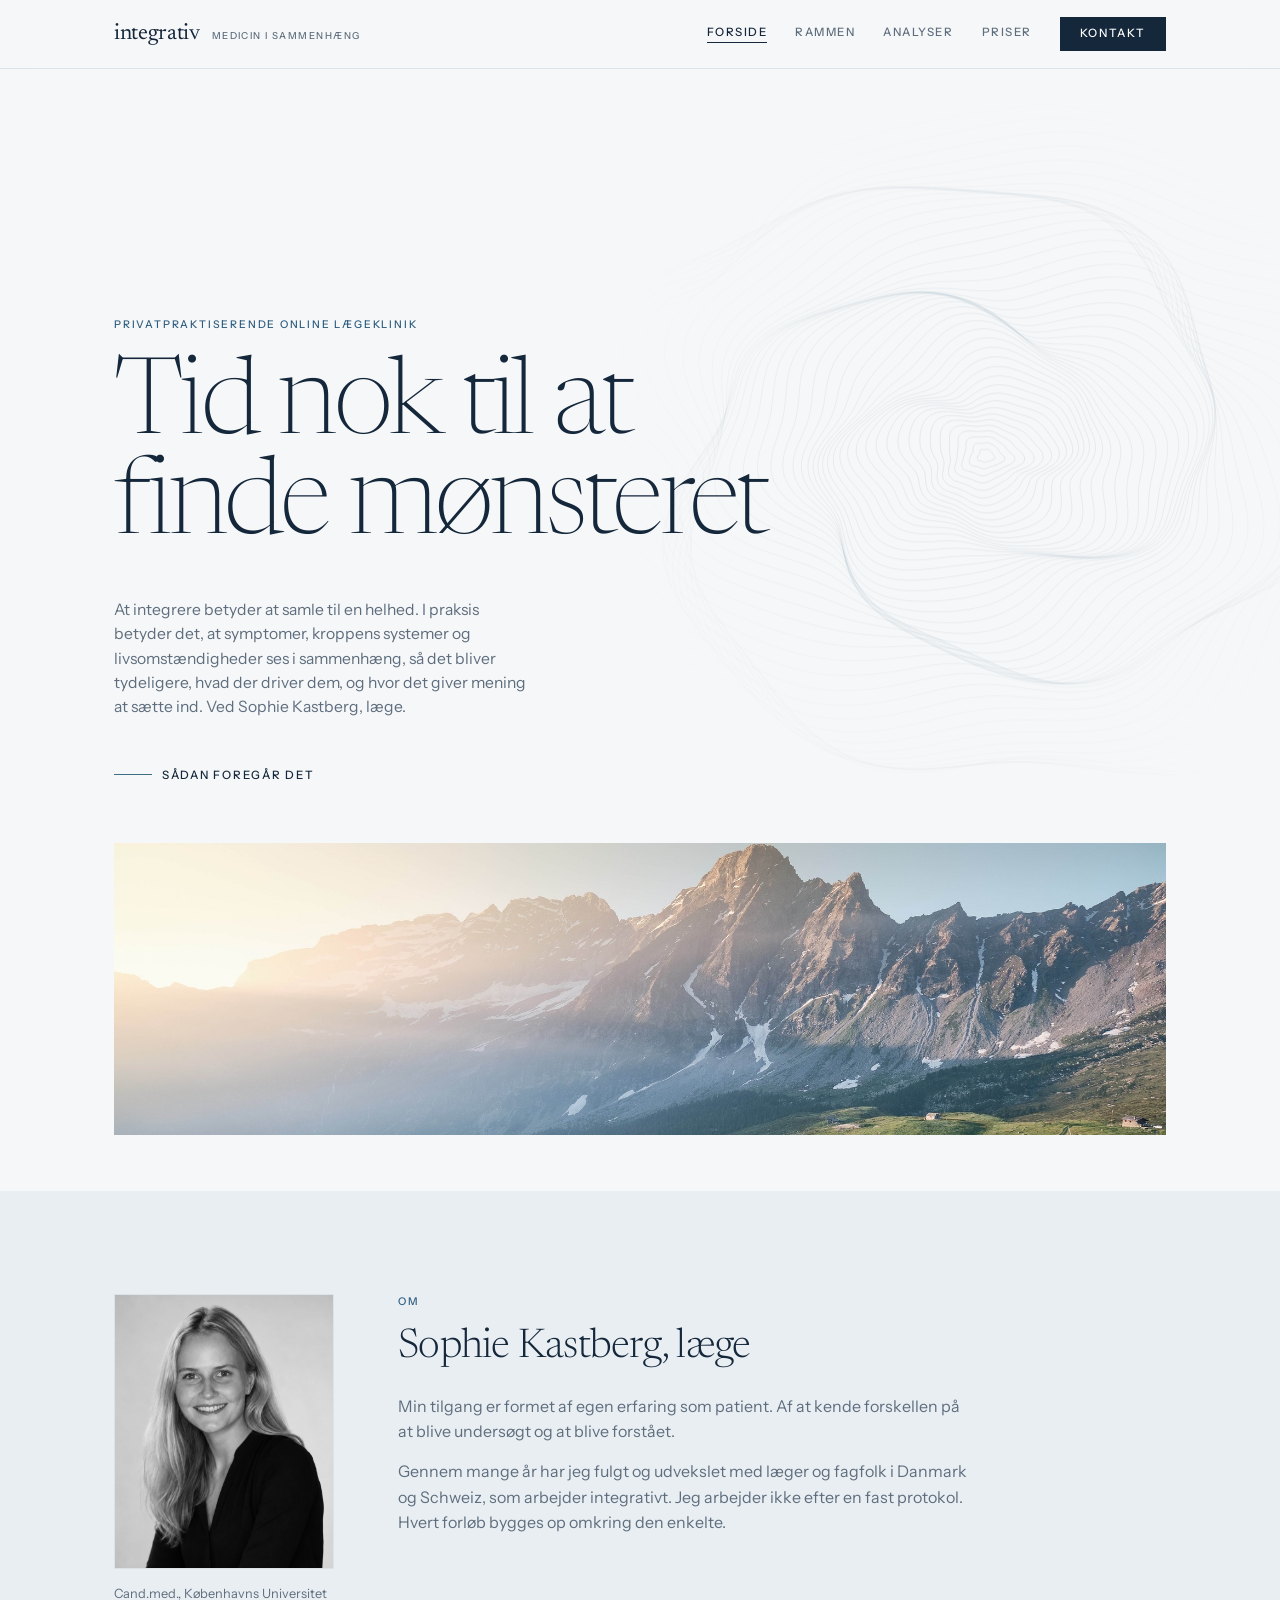
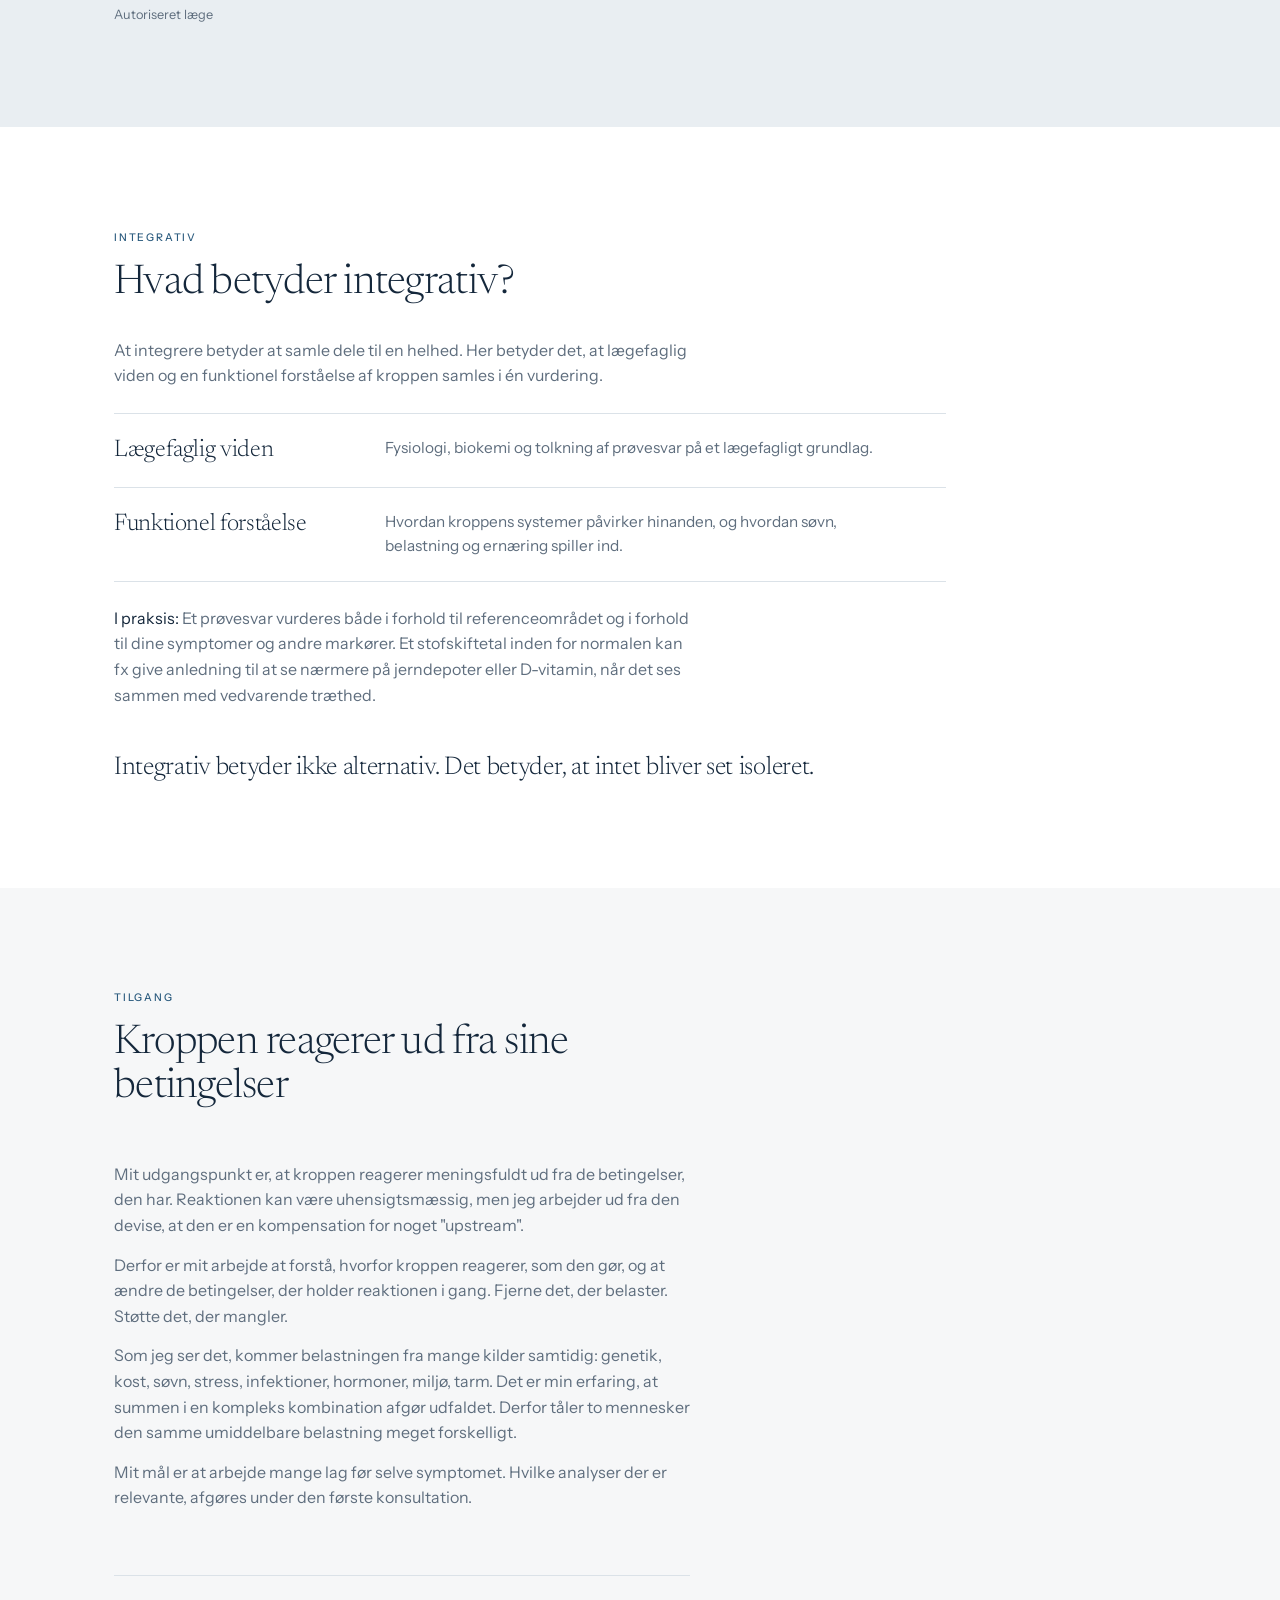
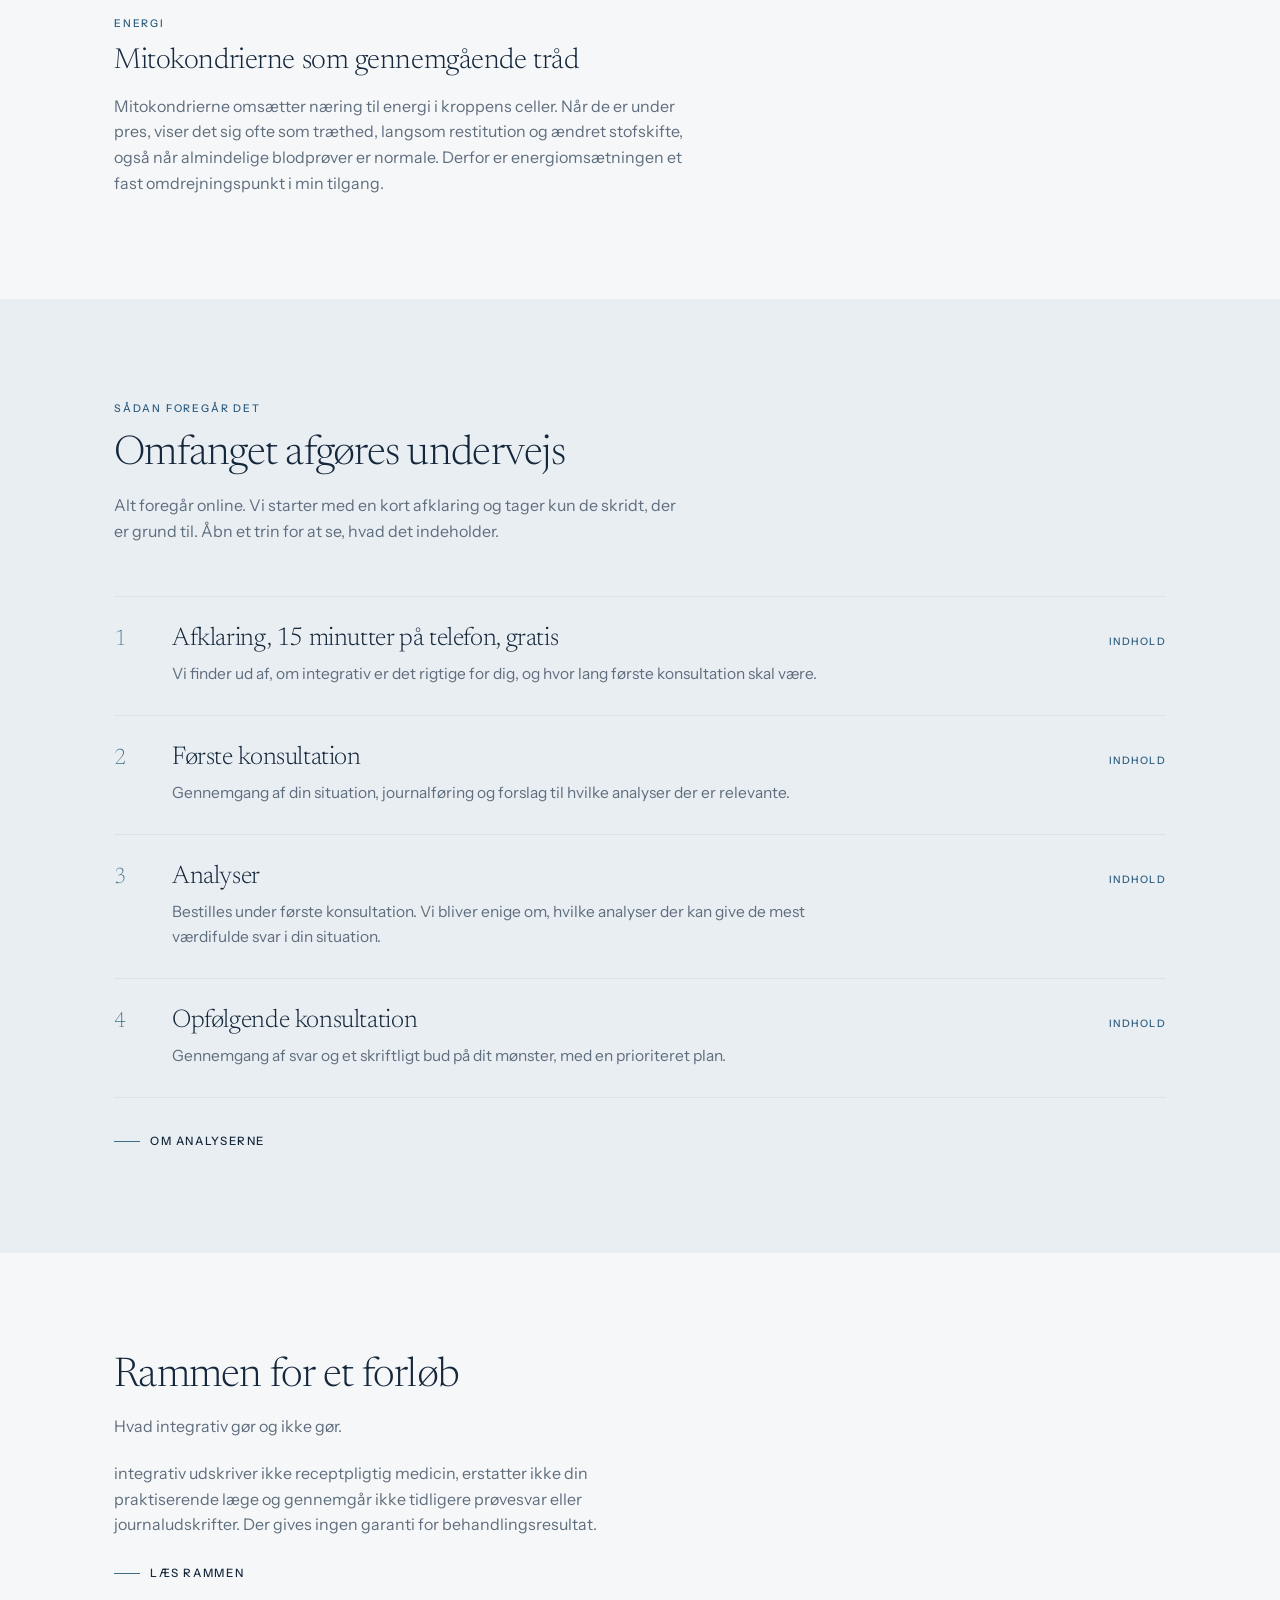
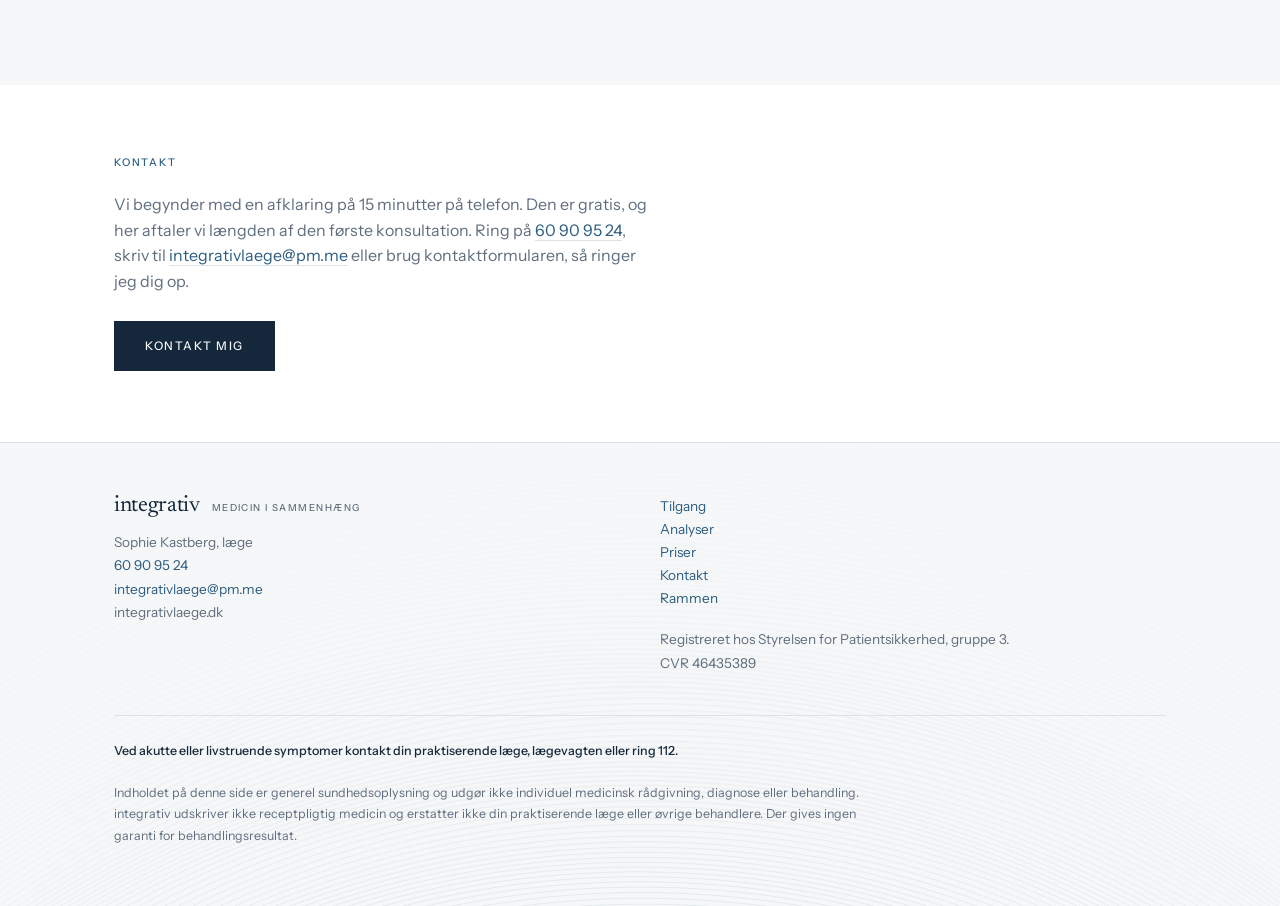
==== commit d88b8385: "Add files via upload" ====
--- a/index.html
+++ b/index.html
@@ -197,7 +197,7 @@
           <li><a href="kontakt.html">Kontakt</a></li>
           <li><a href="rammen.html">Rammen</a></li>
         </ul>
-        <p style="margin-top:18px">Registreret hos Styrelsen for Patientsikkerhed, gruppe 3.<br>CVR indsættes</p>
+        <p style="margin-top:18px">Registreret hos Styrelsen for Patientsikkerhed, gruppe 3.<br>CVR 46435389</p>
       </div>
     </div>
     <div class="legal">
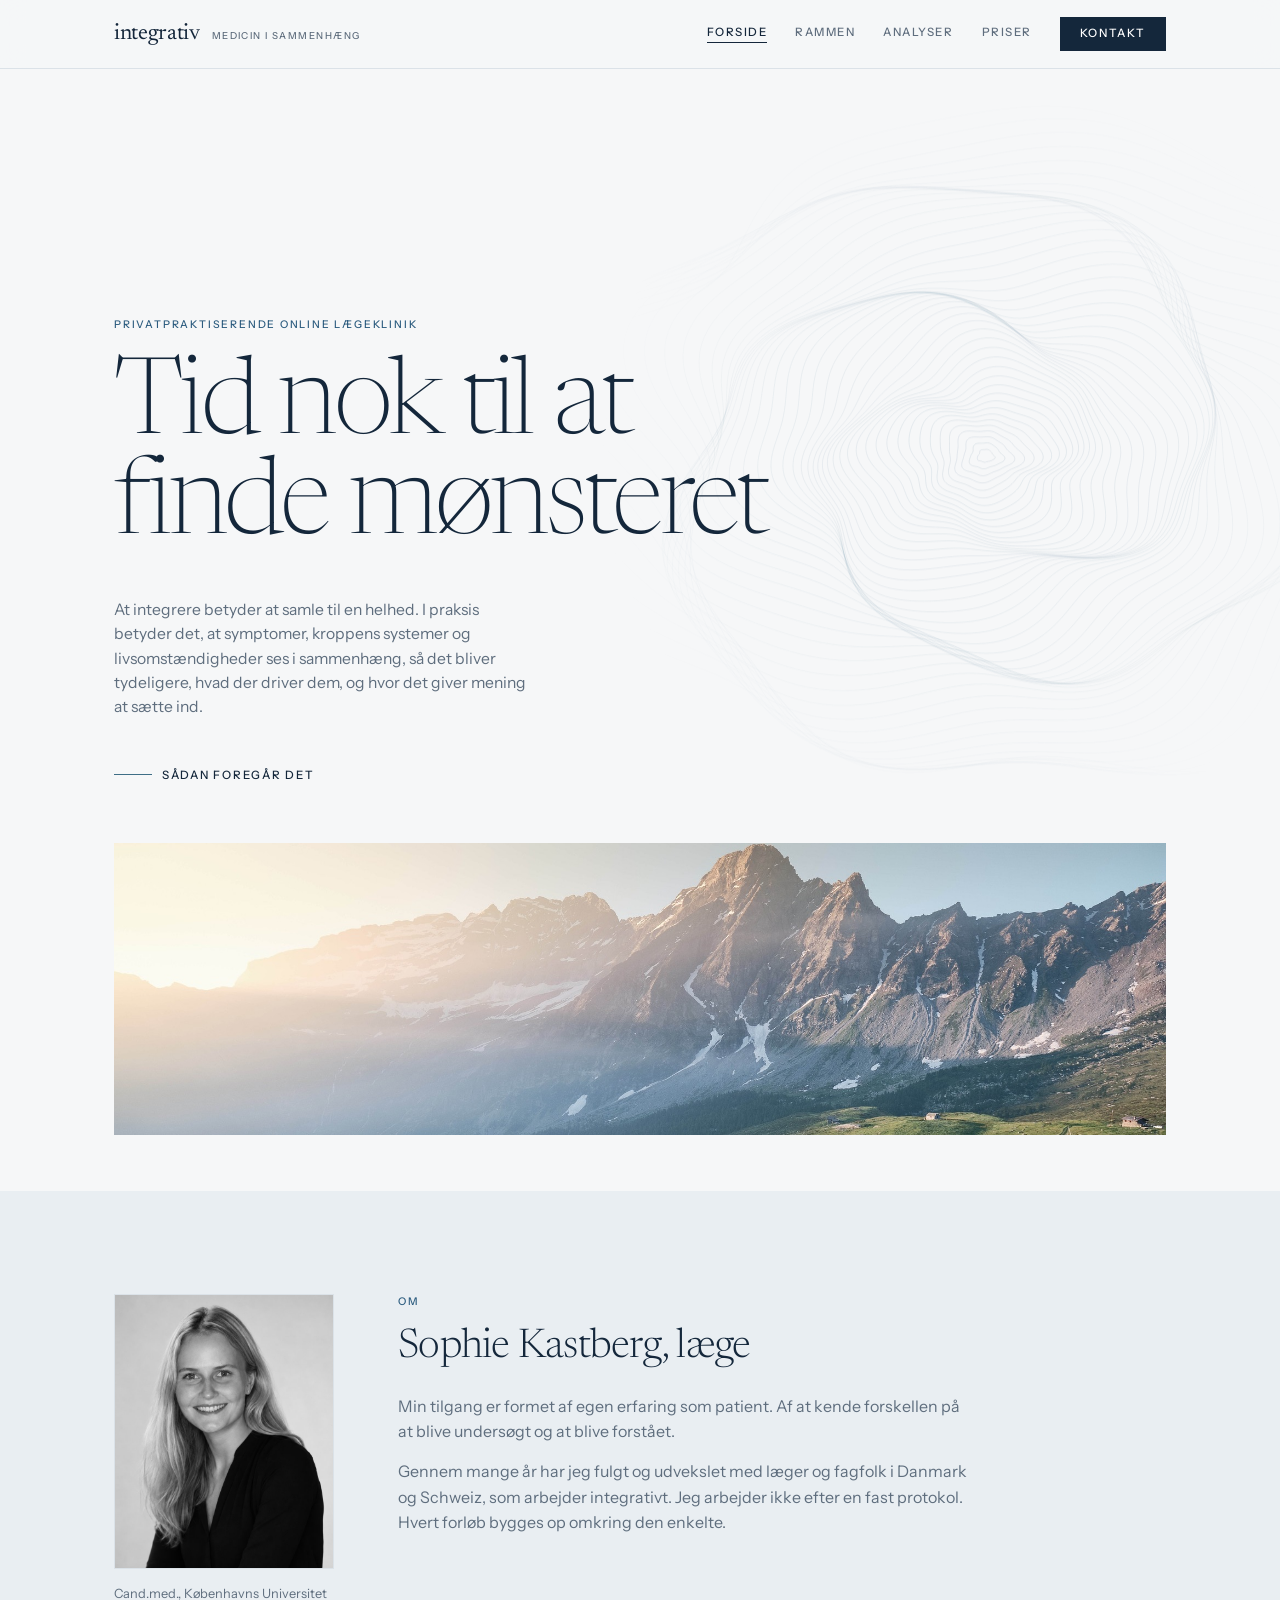
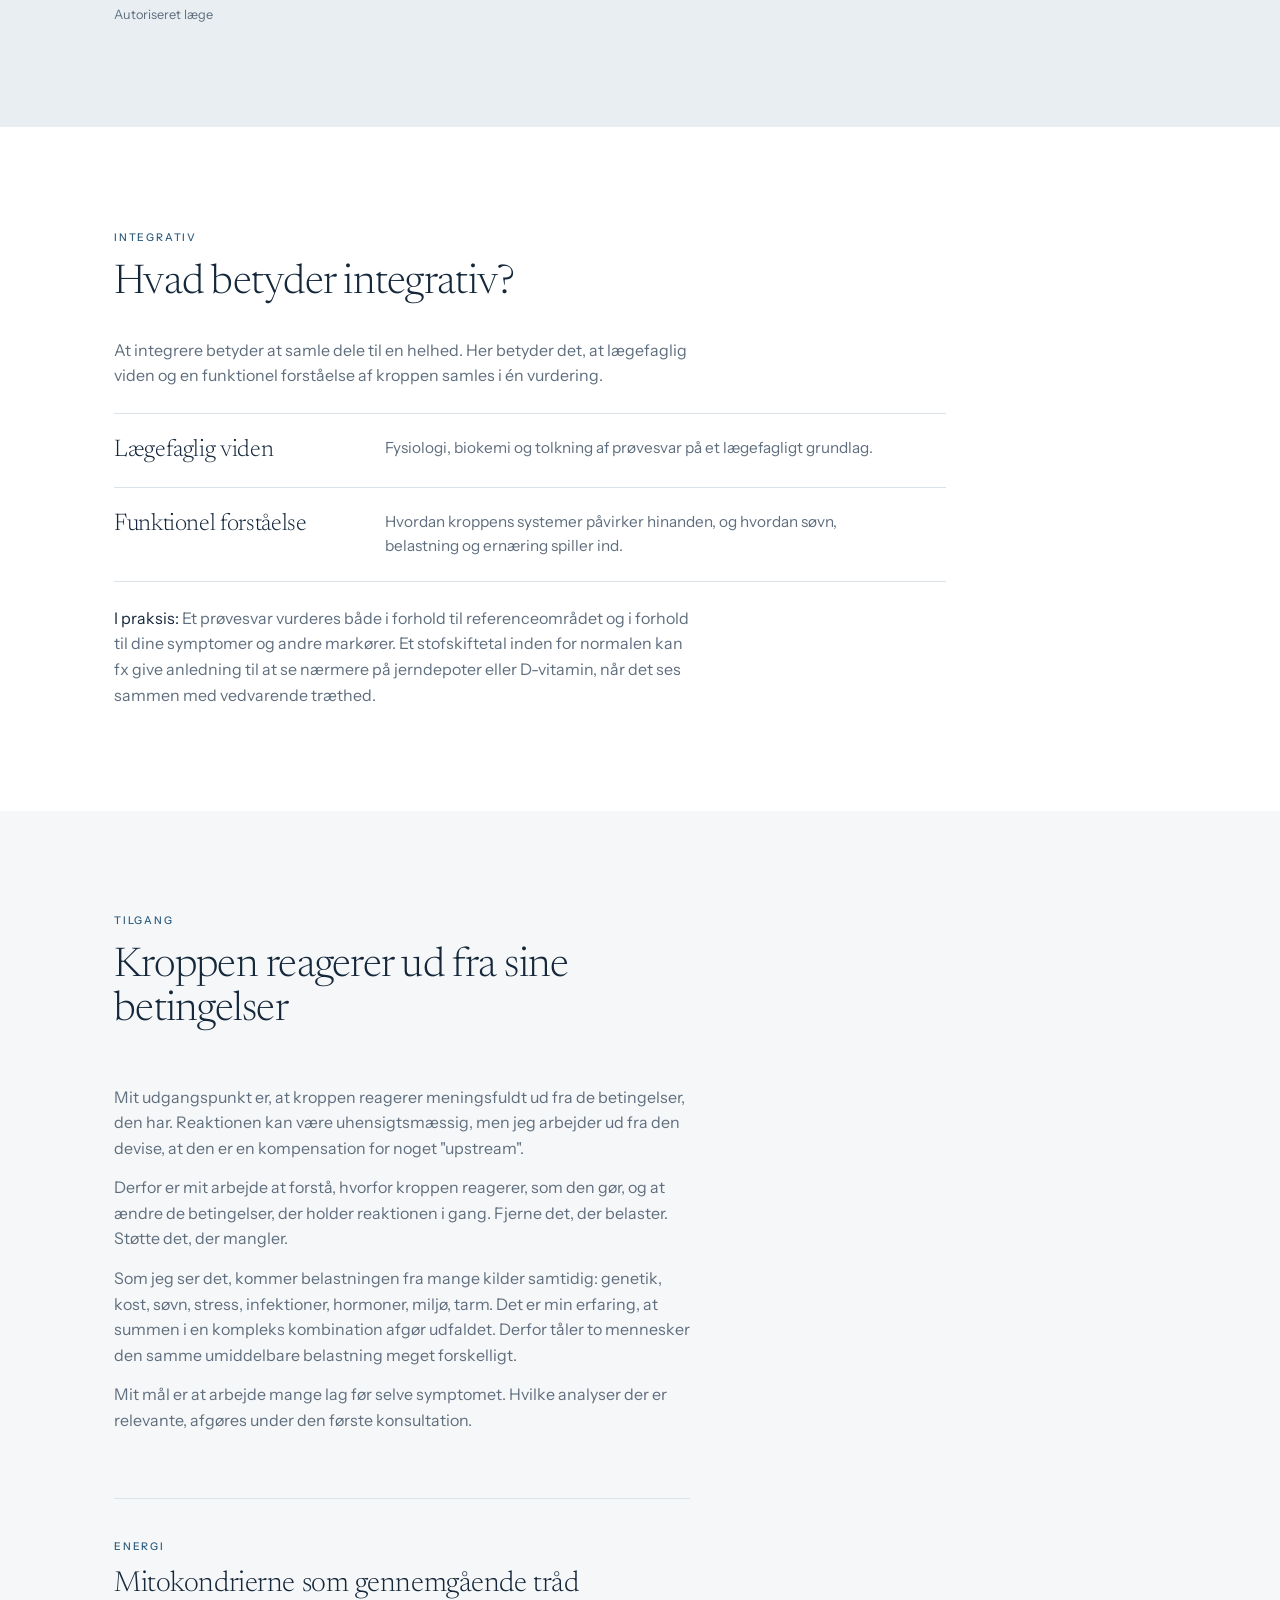
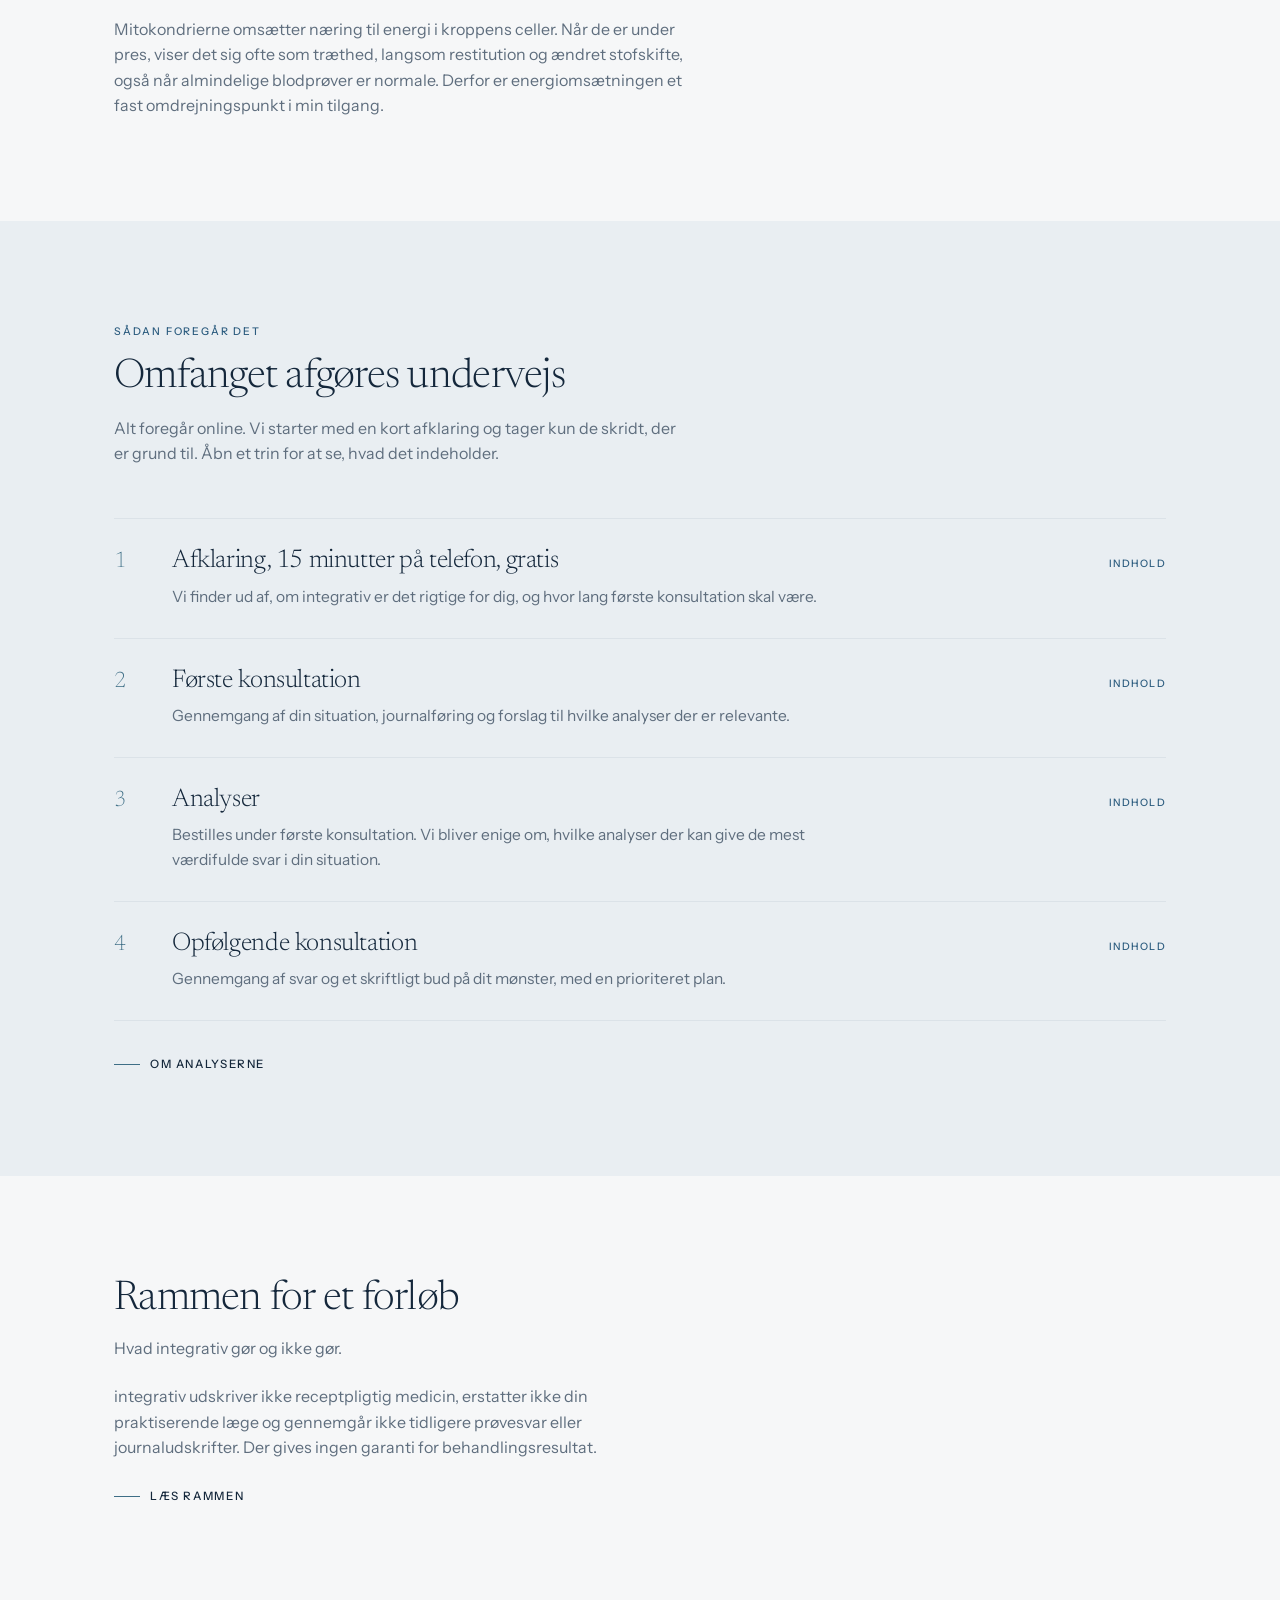
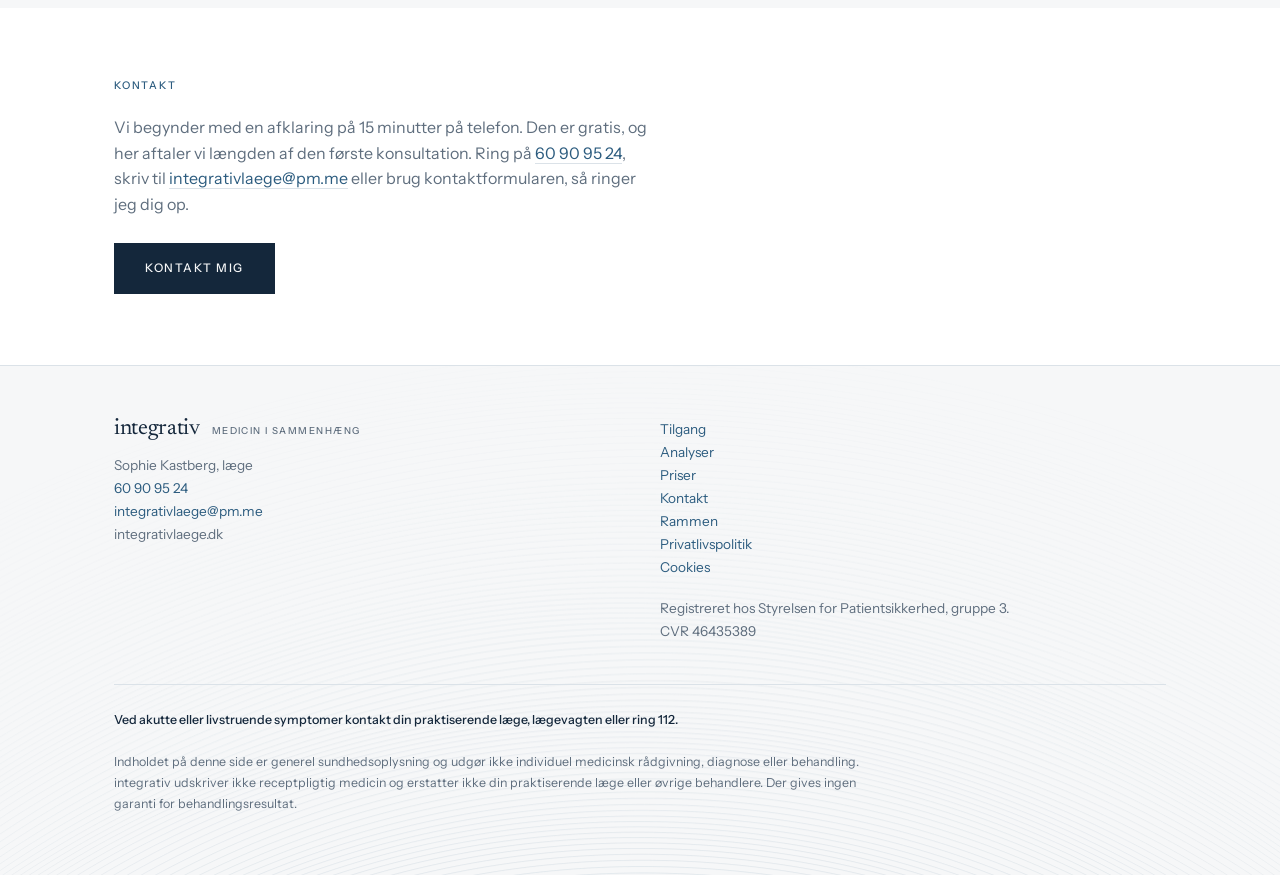
==== commit 9ce4d277: "Add files via upload" ====
--- a/index.html
+++ b/index.html
@@ -9,9 +9,6 @@
 <meta property="og:description" content="Privatpraktiserende online lægeklinik ved læge Sophie Kastberg. Symptomer, kroppens systemer og livsomstændigheder ses i sammenhæng.">
 <meta property="og:type" content="website">
 
-<link rel="preconnect" href="https://fonts.googleapis.com">
-<link rel="preconnect" href="https://fonts.gstatic.com" crossorigin>
-<link href="https://fonts.googleapis.com/css2?family=Newsreader:opsz,wght@6..72,200;6..72,300;6..72,400&amp;family=Instrument+Sans:wght@400;500&amp;display=swap" rel="stylesheet">
 <link rel="stylesheet" href="assets/style.css">
 </head>
 <body>
@@ -43,7 +40,7 @@
   <div class="inner wrap">
     <span class="eyebrow">Privatpraktiserende online lægeklinik</span>
     <h1 class="h1">Tid nok til at finde mønsteret</h1>
-    <p class="intro">At integrere betyder at samle til en helhed. I praksis betyder det, at symptomer, kroppens systemer og livsomstændigheder ses i sammenhæng, så det bliver tydeligere, hvad der driver dem, og hvor det giver mening at sætte ind. Ved Sophie Kastberg, læge.</p>
+    <p class="intro">At integrere betyder at samle til en helhed. I praksis betyder det, at symptomer, kroppens systemer og livsomstændigheder ses i sammenhæng, så det bliver tydeligere, hvad der driver dem, og hvor det giver mening at sætte ind.</p>
     <a class="arrow arrow--hero" href="#saadan"><i></i>Sådan foregår det</a>
   </div>
 </section>
@@ -75,7 +72,6 @@
         <li><span class="k">Funktionel forståelse</span><p class="v">Hvordan kroppens systemer påvirker hinanden, og hvordan søvn, belastning og ernæring spiller ind.</p></li>
       </ul>
       <p class="txt mt-m"><span style="color:var(--ink)">I praksis:</span> Et prøvesvar vurderes både i forhold til referenceområdet og i forhold til dine symptomer og andre markører. Et stofskiftetal inden for normalen kan fx give anledning til at se nærmere på jerndepoter eller D-vitamin, når det ses sammen med vedvarende træthed.</p>
-      <p class="quote">Integrativ betyder ikke alternativ. Det betyder, at intet bliver set isoleret.</p>
     </div>
   </div>
 </section>
@@ -196,6 +192,8 @@
           <li><a href="priser.html">Priser</a></li>
           <li><a href="kontakt.html">Kontakt</a></li>
           <li><a href="rammen.html">Rammen</a></li>
+          <li><a href="privatliv.html">Privatlivspolitik</a></li>
+          <li><a href="cookies.html">Cookies</a></li>
         </ul>
         <p style="margin-top:18px">Registreret hos Styrelsen for Patientsikkerhed, gruppe 3.<br>CVR 46435389</p>
       </div>
--- a/assets/style.css
+++ b/assets/style.css
@@ -1,3 +1,8 @@
+/* skrifttyper hostes på siden selv (ingen forbindelse til Google) */
+@font-face{font-family:"Newsreader";src:url(fonts/newsreader-latin-opsz-normal.woff2) format("woff2");font-weight:200 800;font-display:swap;unicode-range:U+0000-00FF,U+0131,U+0152-0153,U+02BB-02BC,U+02C6,U+02DA,U+02DC,U+2000-206F,U+2074,U+20AC,U+2122,U+2191,U+2193,U+2212,U+2215,U+FEFF,U+FFFD}
+@font-face{font-family:"Newsreader";src:url(fonts/newsreader-latin-ext-opsz-normal.woff2) format("woff2");font-weight:200 800;font-display:swap;unicode-range:U+0100-02AF,U+1E00-1EFF,U+2020,U+20A0-20AB,U+20AD-20CF,U+2113,U+2C60-2C7F,U+A720-A7FF}
+@font-face{font-family:"Instrument Sans";src:url(fonts/instrument-sans-latin-400-normal.woff2) format("woff2");font-weight:400;font-display:swap}
+@font-face{font-family:"Instrument Sans";src:url(fonts/instrument-sans-latin-500-normal.woff2) format("woff2");font-weight:500;font-display:swap}
 /* integrativ · fælles stylesheet */
 :root{
   --ink:#14273B; --soft:#5F6E7E; --accent:#2C5C7F; --warm:#3E6E86; --deep:#12304A;
@@ -229,3 +234,15 @@
 .nav a.btn-book,.nav a.btn-book[aria-current="page"]{color:#fff;background:var(--ink);border:0;padding:10px 20px;line-height:1.2;letter-spacing:.14em}
 .nav a.btn-book:hover{color:#fff;opacity:.85}
 .mnav a.btn-book{color:#fff}
+
+/* juridiske sider */
+.legal-page > *{max-width:44em}
+.legal-page ul + p{margin-top:12px}
+.legal-page h2{font-family:var(--serif);font-weight:300;font-size:clamp(1.35rem,2.4vw,1.75rem);letter-spacing:-.012em;line-height:1.2;margin:clamp(34px,4vw,48px) 0 10px}
+.legal-page h2:first-child{margin-top:0}
+.legal-page p,.legal-page li{color:var(--soft);font-size:.97rem;line-height:1.7}
+.legal-page p + p{margin-top:12px}
+.legal-page ul{margin:10px 0 0;padding-left:1.2em}
+.legal-page li + li{margin-top:6px}
+.legal-page strong{color:var(--ink);font-weight:500}
+.legal-page .meta{font-size:.82rem;margin-top:clamp(34px,4vw,48px);padding-top:16px;border-top:1px solid var(--line)}
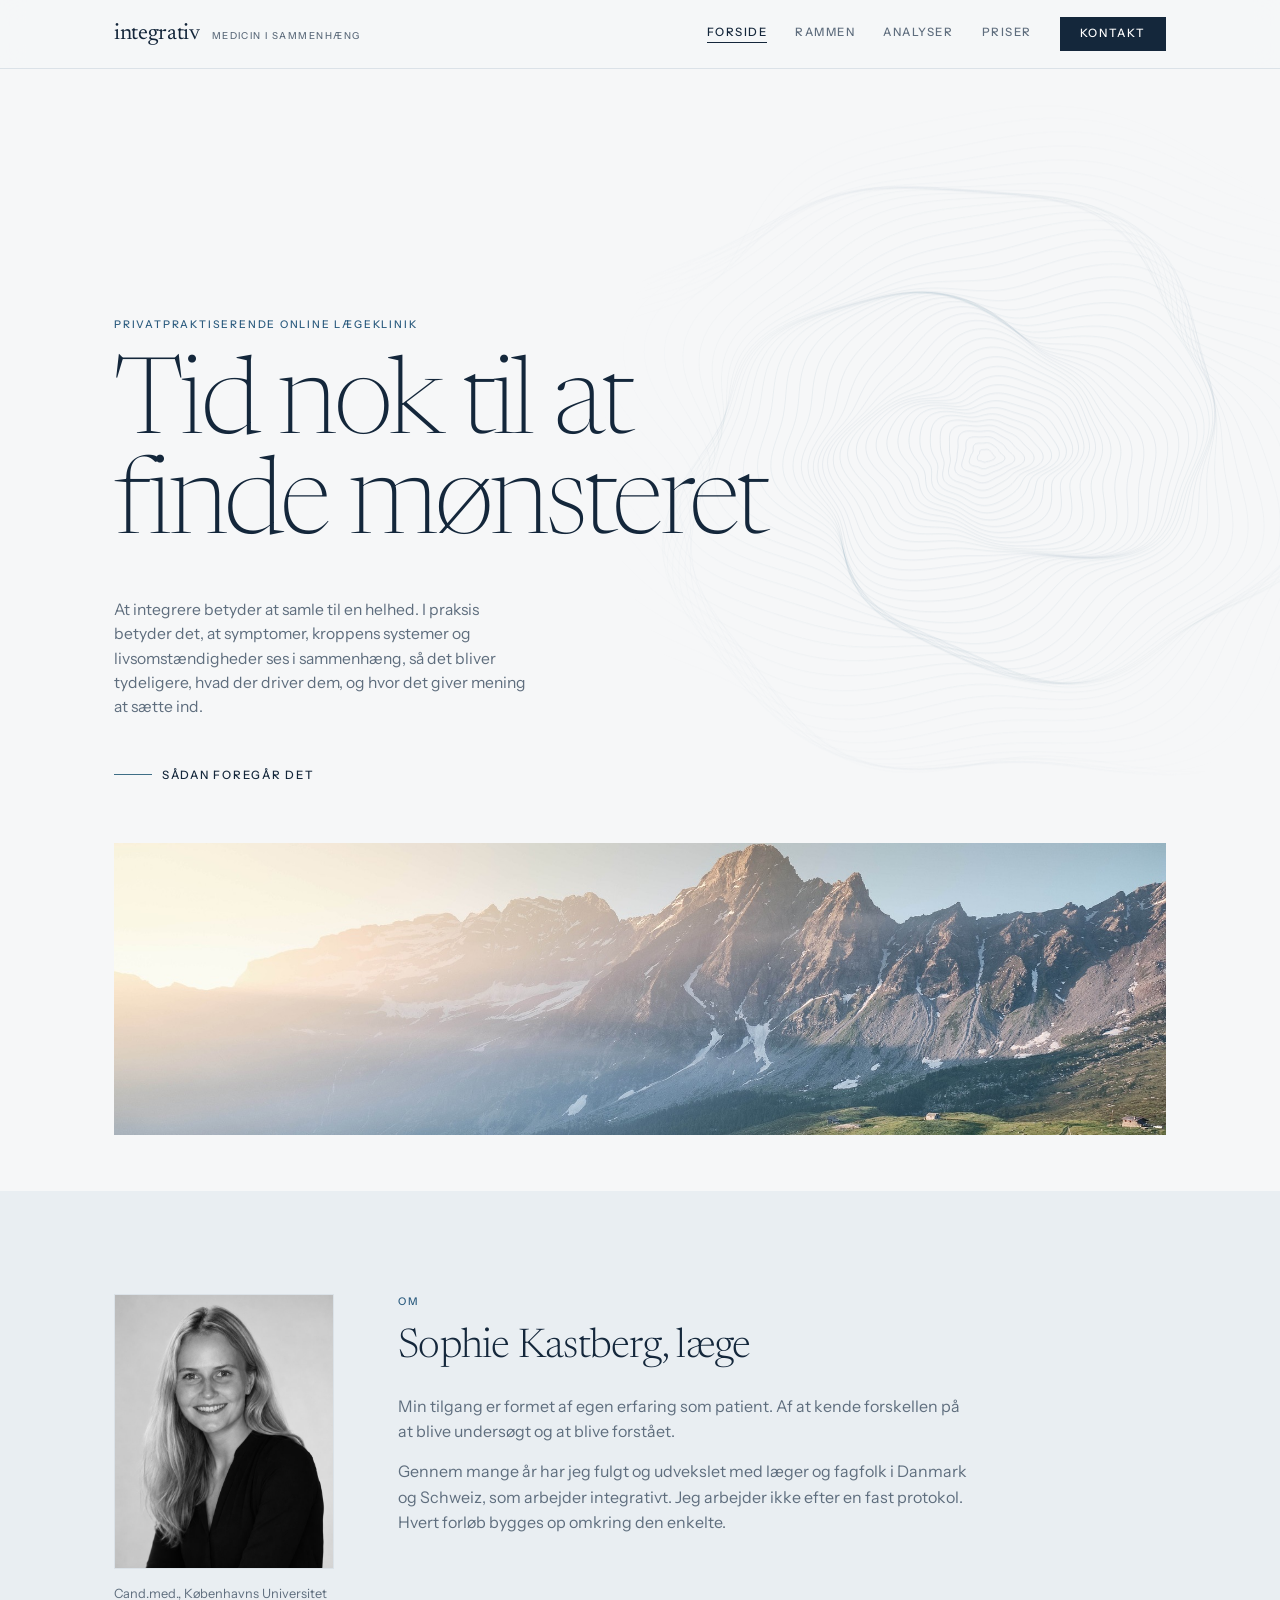
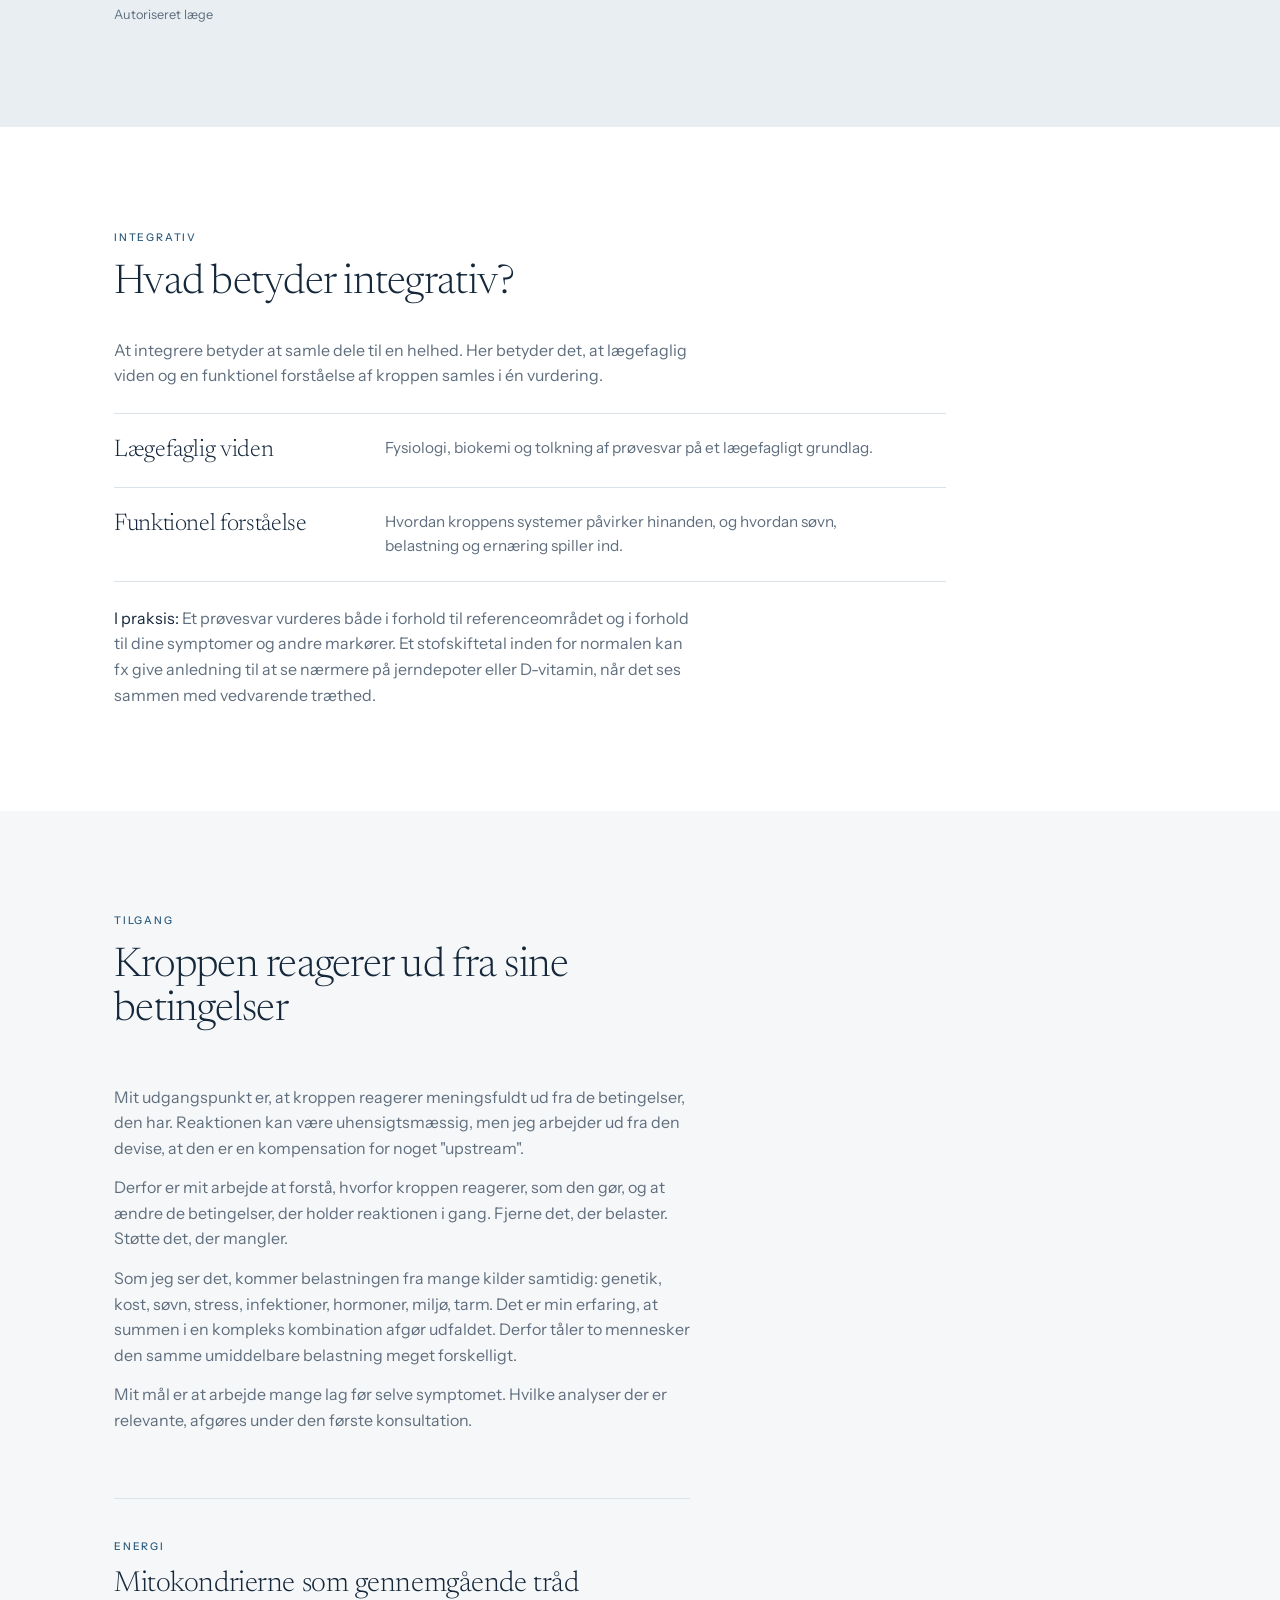
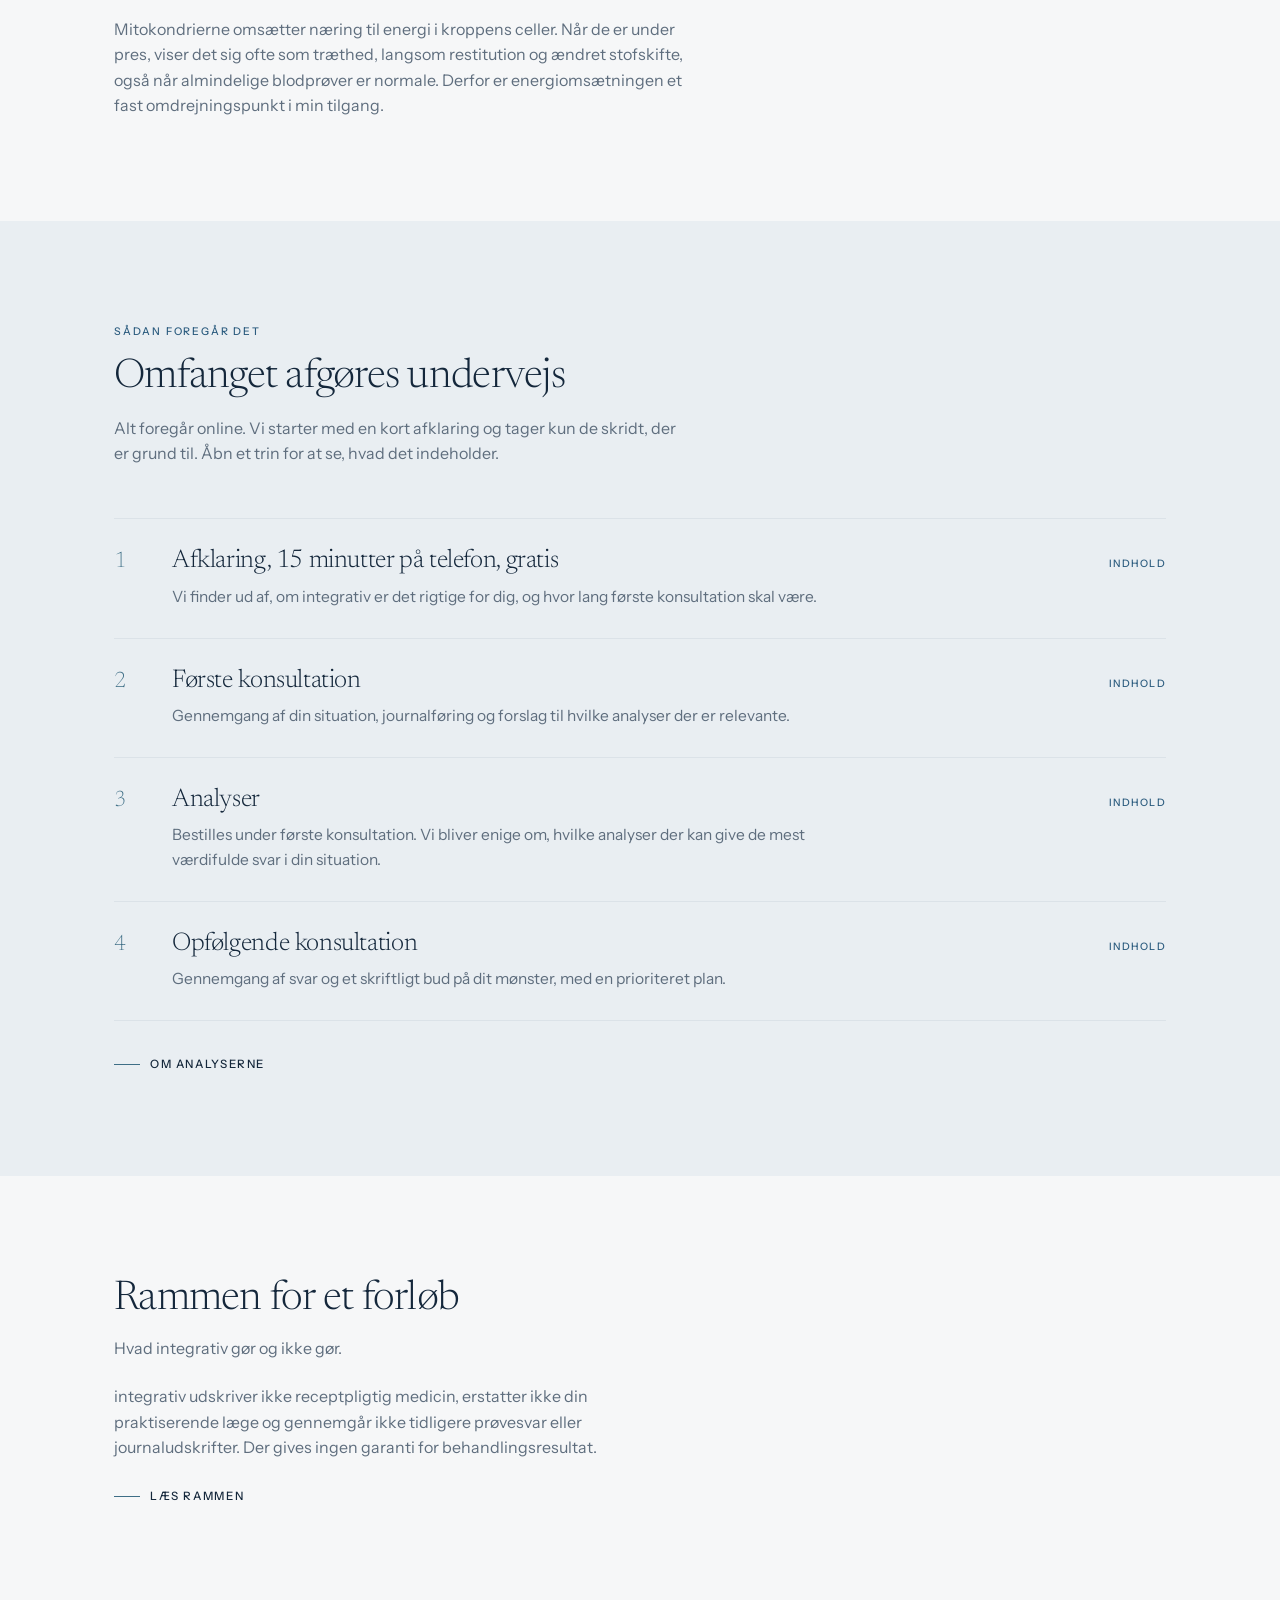
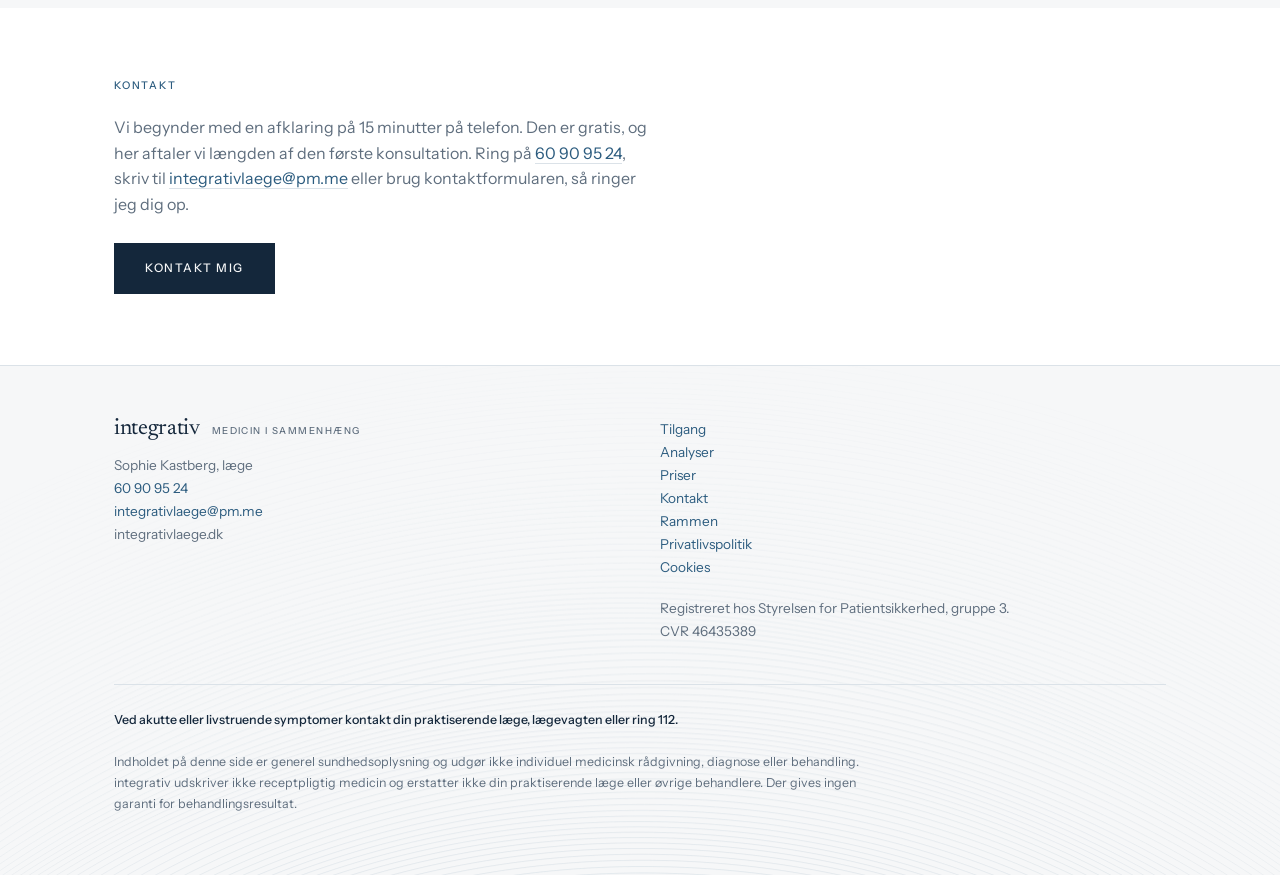
==== commit e81329bf: "Add files via upload" ====
--- a/index.html
+++ b/index.html
@@ -109,7 +109,6 @@
             <li>Kort gennemgang af, hvad du søger hjælp til.</li>
             <li>Afstemning af, om integrativ kan hjælpe med netop det.</li>
             <li>Aftale om længden af første konsultation.</li>
-            <li>Besked om, hvilket spørgeskema du får tilsendt.</li>
           </ul>
           <p class="small">Afklaringen er gratis og forpligter ikke til et forløb.</p>
         </div>
@@ -118,7 +117,7 @@
         <summary><span class="n">2</span><span class="t"><b>Første konsultation</b><em>Gennemgang af din situation, journalføring og forslag til hvilke analyser der er relevante.</em></span><span class="tag">Indhold</span></summary>
         <div class="body">
           <ul class="plain plain--s">
-            <li>Gennemgang af din aktuelle helbredsstatus ud fra spørgeskemaet, som udfyldes før konsultationen.</li>
+            <li>Gennemgang af din aktuelle helbredsstatus.</li>
             <li>Gennemgang af din problemstilling og dens forløb over tid.</li>
             <li>Gennemgang af kost, søvn, døgnrytme og belastninger i hverdagen.</li>
             <li>Forslag til hvilke analyser der er relevante, og hvad de kan besvare.</li>
@@ -142,8 +141,7 @@
         <summary><span class="n">4</span><span class="t"><b>Opfølgende konsultation</b><em>Gennemgang af svar og et skriftligt bud på dit mønster, med en prioriteret plan.</em></span><span class="tag">Indhold</span></summary>
         <div class="body">
           <ul class="plain plain--s">
-            <li>Gennemgang af prøvesvarene, sat i forhold til det, du kom med.</li>
-            <li>Vurdering af hvilke fund der betyder noget for netop dine udfordringer, og hvilke der ikke gør.</li>
+            <li>Gennemgang af prøvesvarene: hvilke fund der betyder noget for netop dine udfordringer, og hvilke der ikke gør.</li>
             <li>Min vurdering af, hvad der belaster mest lige nu.</li>
             <li>Prioriteret plan: hvad der fjernes, hvad der støttes, og i hvilken rækkefølge.</li>
             <li>Vejledning om kost, døgnrytme, bevægelse og eventuelle kosttilskud.</li>
